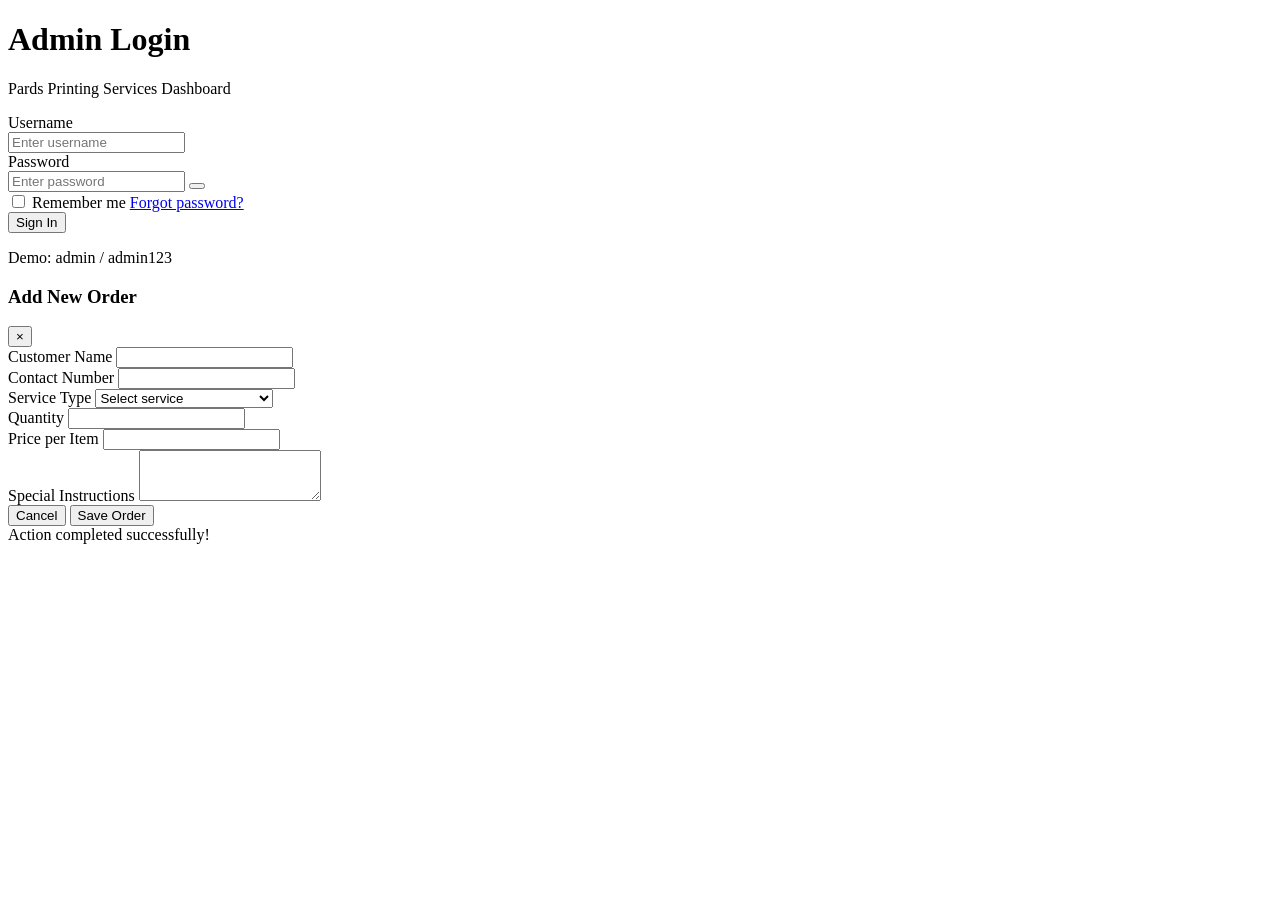
==== admin.html @ b7088ede "Create admin.html" ====
<!DOCTYPE html>
<html lang="en">
<head>
    <meta charset="UTF-8">
    <meta name="viewport" content="width=device-width, initial-scale=1.0">
    <title>Admin Dashboard | Pards Printing Services</title>
    <link rel="stylesheet" href="admin-styles.css">
    <link href="[fonts.googleapis.com](https://fonts.googleapis.com/css2?family=Poppins:wght@300;400;500;600;700&display=swap)" rel="stylesheet">
    <link rel="stylesheet" href="[cdnjs.cloudflare.com](https://cdnjs.cloudflare.com/ajax/libs/font-awesome/6.4.0/css/all.min.css)">
</head>
<body>
    <!-- Login Screen -->
    <div class="login-screen" id="loginScreen">
        <div class="login-container">
            <div class="login-header">
                <div class="login-logo">
                    <i class="fas fa-print"></i>
                </div>
                <h1>Admin Login</h1>
                <p>Pards Printing Services Dashboard</p>
            </div>
            <form class="login-form" id="loginForm">
                <div class="form-group">
                    <label for="username">Username</label>
                    <div class="input-wrapper">
                        <i class="fas fa-user"></i>
                        <input type="text" id="username" placeholder="Enter username" required>
                    </div>
                </div>
                <div class="form-group">
                    <label for="password">Password</label>
                    <div class="input-wrapper">
                        <i class="fas fa-lock"></i>
                        <input type="password" id="password" placeholder="Enter password" required>
                        <button type="button" class="toggle-password" id="togglePassword">
                            <i class="fas fa-eye"></i>
                        </button>
                    </div>
                </div>
                <div class="form-options">
                    <label class="remember-me">
                        <input type="checkbox" id="rememberMe">
                        <span>Remember me</span>
                    </label>
                    <a href="#" class="forgot-password">Forgot password?</a>
                </div>
                <button type="submit" class="btn-login">
                    <span>Sign In</span>
                    <i class="fas fa-arrow-right"></i>
                </button>
                <p class="login-hint">Demo: admin / admin123</p>
            </form>
        </div>
    </div>

    <!-- Main Dashboard -->
    <div class="dashboard" id="dashboard" style="display: none;">
        <!-- Sidebar -->
        <aside class="sidebar" id="sidebar">
            <div class="sidebar-header">
                <div class="logo">
                    <i class="fas fa-print"></i>
                    <span>PARDS</span>
                </div>
                <button class="sidebar-toggle" id="sidebarToggle">
                    <i class="fas fa-bars"></i>
                </button>
            </div>
            <nav class="sidebar-nav">
                <ul>
                    <li class="nav-item active" data-page="dashboard">
                        <a href="#">
                            <i class="fas fa-th-large"></i>
                            <span>Dashboard</span>
                        </a>
                    </li>
                    <li class="nav-item" data-page="orders">
                        <a href="#">
                            <i class="fas fa-shopping-cart"></i>
                            <span>Orders</span>
                            <span class="badge">12</span>
                        </a>
                    </li>
                    <li class="nav-item" data-page="products">
                        <a href="#">
                            <i class="fas fa-box"></i>
                            <span>Products</span>
                        </a>
                    </li>
                    <li class="nav-item" data-page="customers">
                        <a href="#">
                            <i class="fas fa-users"></i>
                            <span>Customers</span>
                        </a>
                    </li>
                    <li class="nav-item" data-page="services">
                        <a href="#">
                            <i class="fas fa-cogs"></i>
                            <span>Services</span>
                        </a>
                    </li>
                    <li class="nav-item" data-page="repairs">
                        <a href="#">
                            <i class="fas fa-tools"></i>
                            <span>Repairs</span>
                        </a>
                    </li>
                    <li class="nav-item" data-page="reports">
                        <a href="#">
                            <i class="fas fa-chart-bar"></i>
                            <span>Reports</span>
                        </a>
                    </li>
                    <li class="nav-item" data-page="messages">
                        <a href="#">
                            <i class="fas fa-envelope"></i>
                            <span>Messages</span>
                            <span class="badge">5</span>
                        </a>
                    </li>
                    <li class="nav-item" data-page="settings">
                        <a href="#">
                            <i class="fas fa-sliders-h"></i>
                            <span>Settings</span>
                        </a>
                    </li>
                </ul>
            </nav>
            <div class="sidebar-footer">
                <a href="index.html" class="view-site">
                    <i class="fas fa-external-link-alt"></i>
                    <span>View Website</span>
                </a>
            </div>
        </aside>

        <!-- Main Content -->
        <main class="main-content">
            <!-- Top Bar -->
            <header class="topbar">
                <div class="topbar-left">
                    <button class="mobile-toggle" id="mobileToggle">
                        <i class="fas fa-bars"></i>
                    </button>
                    <div class="search-box">
                        <i class="fas fa-search"></i>
                        <input type="text" placeholder="Search...">
                    </div>
                </div>
                <div class="topbar-right">
                    <div class="notifications">
                        <button class="notification-btn">
                            <i class="fas fa-bell"></i>
                            <span class="notification-badge">3</span>
                        </button>
                        <div class="notification-dropdown">
                            <div class="dropdown-header">
                                <h4>Notifications</h4>
                                <a href="#">Mark all as read</a>
                            </div>
                            <div class="notification-list">
                                <div class="notification-item unread">
                                    <div class="notification-icon order">
                                        <i class="fas fa-shopping-cart"></i>
                                    </div>
                                    <div class="notification-content">
                                        <p>New order #1234 received</p>
                                        <span>2 minutes ago</span>
                                    </div>
                                </div>
                                <div class="notification-item unread">
                                    <div class="notification-icon message">
                                        <i class="fas fa-envelope"></i>
                                    </div>
                                    <div class="notification-content">
                                        <p>New message from Juan Dela Cruz</p>
                                        <span>15 minutes ago</span>
                                    </div>
                                </div>
                                <div class="notification-item">
                                    <div class="notification-icon repair">
                                        <i class="fas fa-tools"></i>
                                    </div>
                                    <div class="notification-content">
                                        <p>Repair job completed</p>
                                        <span>1 hour ago</span>
                                    </div>
                                </div>
                            </div>
                            <div class="dropdown-footer">
                                <a href="#">View all notifications</a>
                            </div>
                        </div>
                    </div>
                    <div class="user-menu">
                        <button class="user-btn">
                            <img src="[images.unsplash.com](https://images.unsplash.com/photo-1472099645785-5658abf4ff4e?w=100)" alt="Admin">
                            <span>Admin</span>
                            <i class="fas fa-chevron-down"></i>
                        </button>
                        <div class="user-dropdown">
                            <a href="#"><i class="fas fa-user"></i> Profile</a>
                            <a href="#"><i class="fas fa-cog"></i> Settings</a>
                            <hr>
                            <a href="#" id="logoutBtn"><i class="fas fa-sign-out-alt"></i> Logout</a>
                        </div>
                    </div>
                </div>
            </header>

            <!-- Dashboard Content -->
            <div class="content-wrapper">
                <!-- Dashboard Page -->
                <div class="page active" id="dashboardPage">
                    <div class="page-header">
                        <h1>Dashboard</h1>
                        <p>Welcome back, Admin! Here's what's happening today.</p>
                    </div>

                    <!-- Stats Cards -->
                    <div class="stats-grid">
                        <div class="stat-card">
                            <div class="stat-icon orders">
                                <i class="fas fa-shopping-cart"></i>
                            </div>
                            <div class="stat-info">
                                <h3>156</h3>
                                <p>Total Orders</p>
                            </div>
                            <div class="stat-trend up">
                                <i class="fas fa-arrow-up"></i>
                                <span>12%</span>
                            </div>
                        </div>
                        <div class="stat-card">
                            <div class="stat-icon revenue">
                                <i class="fas fa-peso-sign"></i>
                            </div>
                            <div class="stat-info">
                                <h3>₱285,450</h3>
                                <p>Total Revenue</p>
                            </div>
                            <div class="stat-trend up">
                                <i class="fas fa-arrow-up"></i>
                                <span>8%</span>
                            </div>
                        </div>
                        <div class="stat-card">
                            <div class="stat-icon customers">
                                <i class="fas fa-users"></i>
                            </div>
                            <div class="stat-info">
                                <h3>532</h3>
                                <p>Total Customers</p>
                            </div>
                            <div class="stat-trend up">
                                <i class="fas fa-arrow-up"></i>
                                <span>5%</span>
                            </div>
                        </div>
                        <div class="stat-card">
                            <div class="stat-icon repairs">
                                <i class="fas fa-tools"></i>
                            </div>
                            <div class="stat-info">
                                <h3>28</h3>
                                <p>Pending Repairs</p>
                            </div>
                            <div class="stat-trend down">
                                <i class="fas fa-arrow-down"></i>
                                <span>3%</span>
                            </div>
                        </div>
                    </div>

                    <!-- Charts Section -->
                    <div class="charts-grid">
                        <div class="chart-card">
                            <div class="chart-header">
                                <h3>Sales Overview</h3>
                                <select class="chart-filter">
                                    <option>This Week</option>
                                    <option>This Month</option>
                                    <option>This Year</option>
                                </select>
                            </div>
                            <div class="chart-body">
                                <canvas id="salesChart"></canvas>
                            </div>
                        </div>
                        <div class="chart-card">
                            <div class="chart-header">
                                <h3>Orders by Service</h3>
                            </div>
                            <div class="chart-body">
                                <canvas id="servicesChart"></canvas>
                            </div>
                        </div>
                    </div>

                    <!-- Recent Orders & Messages -->
                    <div class="dashboard-grid">
                        <div class="dashboard-card">
                            <div class="card-header">
                                <h3>Recent Orders</h3>
                                <a href="#" class="view-all">View All</a>
                            </div>
                            <div class="table-responsive">
                                <table class="data-table">
                                    <thead>
                                        <tr>
                                            <th>Order ID</th>
                                            <th>Customer</th>
                                            <th>Service</th>
                                            <th>Amount</th>
                                            <th>Status</th>
                                        </tr>
                                    </thead>
                                    <tbody>
                                        <tr>
                                            <td>#ORD-1234</td>
                                            <td>Juan Dela Cruz</td>
                                            <td>Jersey Printing</td>
                                            <td>₱4,500</td>
                                            <td><span class="status pending">Pending</span></td>
                                        </tr>
                                        <tr>
                                            <td>#ORD-1233</td>
                                            <td>Maria Santos</td>
                                            <td>Tarpaulin</td>
                                            <td>₱1,200</td>
                                            <td><span class="status processing">Processing</span></td>
                                        </tr>
                                        <tr>
                                            <td>#ORD-1232</td>
                                            <td>Pedro Reyes</td>
                                            <td>Polo Shirts</td>
                                            <td>₱7,000</td>
                                            <td><span class="status completed">Completed</span></td>
                                        </tr>
                                        <tr>
                                            <td>#ORD-1231</td>
                                            <td>Ana Garcia</td>
                                            <td>Stickers</td>
                                            <td>₱500</td>
                                            <td><span class="status completed">Completed</span></td>
                                        </tr>
                                        <tr>
                                            <td>#ORD-1230</td>
                                            <td>Jose Cruz</td>
                                            <td>P.E. Uniforms</td>
                                            <td>₱15,000</td>
                                            <td><span class="status processing">Processing</span></td>
                                        </tr>
                                    </tbody>
                                </table>
                            </div>
                        </div>
                        <div class="dashboard-card">
                            <div class="card-header">
                                <h3>Recent Messages</h3>
                                <a href="#" class="view-all">View All</a>
                            </div>
                            <div class="message-list">
                                <div class="message-item">
                                    <img src="[images.unsplash.com](https://images.unsplash.com/photo-1507003211169-0a1dd7228f2d?w=100)" alt="User">
                                    <div class="message-content">
                                        <div class="message-header">
                                            <h4>Juan Dela Cruz</h4>
                                            <span>10 min ago</span>
                                        </div>
                                        <p>Hi, I would like to inquire about bulk jersey printing...</p>
                                    </div>
                                </div>
                                <div class="message-item">
                                    <img src="[images.unsplash.com](https://images.unsplash.com/photo-1494790108377-be9c29b29330?w=100)" alt="User">
                                    <div class="message-content">
                                        <div class="message-header">
                                            <h4>Maria Santos</h4>
                                            <span>30 min ago</span>
                                        </div>
                                        <p>When will my tarpaulin order be ready?</p>
                                    </div>
                                </div>
                                <div class="message-item">
                                    <img src="[images.unsplash.com](https://images.unsplash.com/photo-1472099645785-5658abf4ff4e?w=100)" alt="User">
                                    <div class="message-content">
                                        <div class="message-header">
                                            <h4>Pedro Reyes</h4>
                                            <span>1 hour ago</span>
                                        </div>
                                        <p>Thank you for the excellent service! The uniforms look amazing.</p>
                                    </div>
                                </div>
                                <div class="message-item">
                                    <img src="[images.unsplash.com](https://images.unsplash.com/photo-1438761681033-6461ffad8d80?w=100)" alt="User">
                                    <div class="message-content">
                                        <div class="message-header">
                                            <h4>Ana Garcia</h4>
                                            <span>2 hours ago</span>
                                        </div>
                                        <p>Can I get a quote for 50 polo shirts?</p>
                                    </div>
                                </div>
                            </div>
                        </div>
                    </div>
                </div>

                <!-- Orders Page -->
                <div class="page" id="ordersPage">
                    <div class="page-header">
                        <div>
                            <h1>Orders</h1>
                            <p>Manage all customer orders</p>
                        </div>
                        <button class="btn-primary" id="addOrderBtn">
                            <i class="fas fa-plus"></i>
                            <span>New Order</span>
                        </button>
                    </div>

                    <div class="filter-bar">
                        <div class="filter-group">
                            <select>
                                <option>All Status</option>
                                <option>Pending</option>
                                <option>Processing</option>
                                <option>Completed</option>
                                <option>Cancelled</option>
                            </select>
                            <select>
                                <option>All Services</option>
                                <option>Sublimation</option>
                                <option>Signage</option>
                                <option>Printing</option>
                            </select>
                            <input type="date" placeholder="Date">
                        </div>
                        <div class="search-filter">
                            <i class="fas fa-search"></i>
                            <input type="text" placeholder="Search orders...">
                        </div>
                    </div>

                    <div class="dashboard-card">
                        <div class="table-responsive">
                            <table class="data-table full-table">
                                <thead>
                                    <tr>
                                        <th><input type="checkbox" id="selectAll"></th>
                                        <th>Order ID</th>
                                        <th>Customer</th>
                                        <th>Service</th>
                                        <th>Items</th>
                                        <th>Amount</th>
                                        <th>Date</th>
                                        <th>Status</th>
                                        <th>Actions</th>
                                    </tr>
                                </thead>
                                <tbody>
                                    <tr>
                                        <td><input type="checkbox"></td>
                                        <td>#ORD-1234</td>
                                        <td>
                                            <div class="customer-info">
                                                <img src="[images.unsplash.com](https://images.unsplash.com/photo-1507003211169-0a1dd7228f2d?w=50)" alt="">
                                                <span>Juan Dela Cruz</span>
                                            </div>
                                        </td>
                                        <td>Jersey Printing</td>
                                        <td>10 pcs</td>
                                        <td>₱4,500</td>
                                        <td>Jun 15, 2024</td>
                                        <td><span class="status pending">Pending</span></td>
                                        <td>
                                            <div class="action-btns">
                                                <button class="action-btn view"><i class="fas fa-eye"></i></button>
                                                <button class="action-btn edit"><i class="fas fa-edit"></i></button>
                                                <button class="action-btn delete"><i class="fas fa-trash"></i></button>
                                            </div>
                                        </td>
                                    </tr>
                                    <tr>
                                        <td><input type="checkbox"></td>
                                        <td>#ORD-1233</td>
                                        <td>
                                            <div class="customer-info">
                                                <img src="[images.unsplash.com](https://images.unsplash.com/photo-1494790108377-be9c29b29330?w=50)" alt="">
                                                <span>Maria Santos</span>
                                            </div>
                                        </td>
                                        <td>Tarpaulin</td>
                                        <td>2 pcs</td>
                                        <td>₱1,200</td>
                                        <td>Jun 15, 2024</td>
                                        <td><span class="status processing">Processing</span></td>
                                        <td>
                                            <div class="action-btns">
                                                <button class="action-btn view"><i class="fas fa-eye"></i></button>
                                                <button class="action-btn edit"><i class="fas fa-edit"></i></button>
                                                <button class="action-btn delete"><i class="fas fa-trash"></i></button>
                                            </div>
                                        </td>
                                    </tr>
                                    <tr>
                                        <td><input type="checkbox"></td>
                                        <td>#ORD-1232</td>
                                        <td>
                                            <div class="customer-info">
                                                <img src="[images.unsplash.com](https://images.unsplash.com/photo-1472099645785-5658abf4ff4e?w=50)" alt="">
                                                <span>Pedro Reyes</span>
                                            </div>
                                        </td>
                                        <td>Polo Shirts</td>
                                        <td>20 pcs</td>
                                        <td>₱7,000</td>
                                        <td>Jun 14, 2024</td>
                                        <td><span class="status completed">Completed</span></td>
                                        <td>
                                            <div class="action-btns">
                                                <button class="action-btn view"><i class="fas fa-eye"></i></button>
                                                <button class="action-btn edit"><i class="fas fa-edit"></i></button>
                                                <button class="action-btn delete"><i class="fas fa-trash"></i></button>
                                            </div>
                                        </td>
                                    </tr>
                                    <tr>
                                        <td><input type="checkbox"></td>
                                        <td>#ORD-1231</td>
                                        <td>
                                            <div class="customer-info">
                                                <img src="[images.unsplash.com](https://images.unsplash.com/photo-1438761681033-6461ffad8d80?w=50)" alt="">
                                                <span>Ana Garcia</span>
                                            </div>
                                        </td>
                                        <td>Stickers</td>
                                        <td>100 pcs</td>
                                        <td>₱500</td>
                                        <td>Jun 14, 2024</td>
                                        <td><span class="status completed">Completed</span></td>
                                        <td>
                                            <div class="action-btns">
                                                <button class="action-btn view"><i class="fas fa-eye"></i></button>
                                                <button class="action-btn edit"><i class="fas fa-edit"></i></button>
                                                <button class="action-btn delete"><i class="fas fa-trash"></i></button>
                                            </div>
                                        </td>
                                    </tr>
                                    <tr>
                                        <td><input type="checkbox"></td>
                                        <td>#ORD-1230</td>
                                        <td>
                                            <div class="customer-info">
                                                <img src="[images.unsplash.com](https://images.unsplash.com/photo-1500648767791-00dcc994a43e?w=50)" alt="">
                                                <span>Jose Cruz</span>
                                            </div>
                                        </td>
                                        <td>P.E. Uniforms</td>
                                        <td>50 sets</td>
                                        <td>₱15,000</td>
                                        <td>Jun 13, 2024</td>
                                        <td><span class="status processing">Processing</span></td>
                                        <td>
                                            <div class="action-btns">
                                                <button class="action-btn view"><i class="fas fa-eye"></i></button>
                                                <button class="action-btn edit"><i class="fas fa-edit"></i></button>
                                                <button class="action-btn delete"><i class="fas fa-trash"></i></button>
                                            </div>
                                        </td>
                                    </tr>
                                </tbody>
                            </table>
                        </div>
                        <div class="table-footer">
                            <p>Showing 1 to 5 of 156 entries</p>
                            <div class="pagination">
                                <button class="page-btn"><i class="fas fa-chevron-left"></i></button>
                                <button class="page-btn active">1</button>
                                <button class="page-btn">2</button>
                                <button class="page-btn">3</button>
                                <button class="page-btn">...</button>
                                <button class="page-btn">32</button>
                                <button class="page-btn"><i class="fas fa-chevron-right"></i></button>
                            </div>
                        </div>
                    </div>
                </div>

                <!-- Products Page -->
                <div class="page" id="productsPage">
                    <div class="page-header">
                        <div>
                            <h1>Products</h1>
                            <p>Manage your product catalog</p>
                        </div>
                        <button class="btn-primary" id="addProductBtn">
                            <i class="fas fa-plus"></i>
                            <span>Add Product</span>
                        </button>
                    </div>

                    <div class="products-admin-grid">
                        <div class="product-admin-card">
                            <div class="product-admin-image">
                                <img src="[images.unsplash.com](https://images.unsplash.com/photo-1521572163474-6864f9cf17ab?w=300)" alt="Polo Shirt">
                                <div class="product-badge">Popular</div>
                            </div>
                            <div class="product-admin-info">
                                <h4>Custom Polo Shirts</h4>
                                <p class="product-category">Apparel</p>
                                <div class="product-price-row">
                                    <span class="price">₱350</span>
                                    <span class="stock in-stock">In Stock</span>
                                </div>
                                <div class="product-actions">
                                    <button class="edit-btn"><i class="fas fa-edit"></i> Edit</button>
                                    <button class="delete-btn"><i class="fas fa-trash"></i></button>
                                </div>
                            </div>
                        </div>
                        <div class="product-admin-card">
                            <div class="product-admin-image">
                                <img src="[images.unsplash.com](https://images.unsplash.com/photo-1576566588028-4147f3842f27?w=300)" alt="T-Shirt">
                            </div>
                            <div class="product-admin-info">
                                <h4>Custom T-Shirts</h4>
                                <p class="product-category">Apparel</p>
                                <div class="product-price-row">
                                    <span class="price">₱280</span>
                                    <span class="stock in-stock">In Stock</span>
                                </div>
                                <div class="product-actions">
                                    <button class="edit-btn"><i class="fas fa-edit"></i> Edit</button>
                                    <button class="delete-btn"><i class="fas fa-trash"></i></button>
                                </div>
                            </div>
                        </div>
                        <div class="product-admin-card">
                            <div class="product-admin-image">
                                <img src="[images.unsplash.com](https://images.unsplash.com/photo-1580087256394-dc596e1c8f4f?w=300)" alt="Jersey">
                            </div>
                            <div class="product-admin-info">
                                <h4>Sports Jersey</h4>
                                <p class="product-category">Apparel</p>
                                <div class="product-price-row">
                                    <span class="price">₱450</span>
                                    <span class="stock in-stock">In Stock</span>
                                </div>
                                <div class="product-actions">
                                    <button class="edit-btn"><i class="fas fa-edit"></i> Edit</button>
                                    <button class="delete-btn"><i class="fas fa-trash"></i></button>
                                </div>
                            </div>
                        </div>
                        <div class="product-admin-card">
                            <div class="product-admin-image">
                                <img src="[images.unsplash.com](https://images.unsplash.com/photo-1558618666-fcd25c85cd64?w=300)" alt="Tarpaulin">
                            </div>
                            <div class="product-admin-info">
                                <h4>Tarpaulin Banners</h4>
                                <p class="product-category">Signage</p>
                                <div class="product-price-row">
                                    <span class="price">₱25/sqft</span>
                                    <span class="stock in-stock">In Stock</span>
                                </div>
                                <div class="product-actions">
                                    <button class="edit-btn"><i class="fas fa-edit"></i> Edit</button>
                                    <button class="delete-btn"><i class="fas fa-trash"></i></button>
                                </div>
                            </div>
                        </div>
                        <div class="product-admin-card">
                            <div class="product-admin-image">
                                <img src="[images.unsplash.com](https://images.unsplash.com/photo-1586075010923-2dd4570fb338?w=300)" alt="Stickers">
                            </div>
                            <div class="product-admin-info">
                                <h4>Custom Stickers</h4>
                                <p class="product-category">Prints</p>
                                <div class="product-price-row">
                                    <span class="price">₱5/pc</span>
                                    <span class="stock low-stock">Low Stock</span>
                                </div>
                                <div class="product-actions">
                                    <button class="edit-btn"><i class="fas fa-edit"></i> Edit</button>
                                    <button class="delete-btn"><i class="fas fa-trash"></i></button>
                                </div>
                            </div>
                        </div>
                        <div class="product-admin-card add-new">
                            <div class="add-product-content">
                                <i class="fas fa-plus-circle"></i>
                                <p>Add New Product</p>
                            </div>
                        </div>
                    </div>
                </div>

                <!-- Messages Page -->
                <div class="page" id="messagesPage">
                    <div class="page-header">
                        <div>
                            <h1>Messages</h1>
                            <p>Customer inquiries and messages</p>
                        </div>
                    </div>

                    <div class="messages-container">
                        <div class="messages-sidebar">
                            <div class="messages-search">
                                <i class="fas fa-search"></i>
                                <input type="text" placeholder="Search messages...">
                            </div>
                            <div class="messages-list">
                                <div class="message-preview active">
                                    <img src="[images.unsplash.com](https://images.unsplash.com/photo-1507003211169-0a1dd7228f2d?w=50)" alt="">
                                    <div class="preview-content">
                                        <div class="preview-header">
                                            <h4>Juan Dela Cruz</h4>
                                            <span>10 min</span>
                                        </div>
                                        <p>Hi, I would like to inquire about...</p>
                                    </div>
                                    <span class="unread-badge">2</span>
                                </div>
                                <div class="message-preview">
                                    <img src="[images.unsplash.com](https://images.unsplash.com/photo-1494790108377-be9c29b29330?w=50)" alt="">
                                    <div class="preview-content">
                                        <div class="preview-header">
                                            <h4>Maria Santos</h4>
                                            <span>30 min</span>
                                        </div>
                                        <p>When will my tarpaulin order...</p>
                                    </div>
                                </div>
                                <div class="message-preview">
                                    <img src="[images.unsplash.com](https://images.unsplash.com/photo-1472099645785-5658abf4ff4e?w=50)" alt="">
                                    <div class="preview-content">
                                        <div class="preview-header">
                                            <h4>Pedro Reyes</h4>
                                            <span>1 hr</span>
                                        </div>
                                        <p>Thank you for the excellent...</p>
                                    </div>
                                </div>
                                <div class="message-preview">
                                    <img src="[images.unsplash.com](https://images.unsplash.com/photo-1438761681033-6461ffad8d80?w=50)" alt="">
                                    <div class="preview-content">
                                        <div class="preview-header">
                                            <h4>Ana Garcia</h4>
                                            <span>2 hr</span>
                                        </div>
                                        <p>Can I get a quote for 50 polo...</p>
                                    </div>
                                </div>
                            </div>
                        </div>
                        <div class="messages-main">
                            <div class="message-header">
                                <div class="message-user">
                                    <img src="[images.unsplash.com](https://images.unsplash.com/photo-1507003211169-0a1dd7228f2d?w=50)" alt="">
                                    <div>
                                        <h4>Juan Dela Cruz</h4>
                                        <span>juandelacruz@email.com</span>
                                    </div>
                                </div>
                                <div class="message-actions">
                                    <button><i class="fas fa-phone"></i></button>
                                    <button><i class="fas fa-video"></i></button>
                                    <button><i class="fas fa-ellipsis-v"></i></button>
                                </div>
                            </div>
                            <div class="message-body">
                                <div class="message-date">Today</div>
                                <div class="message received">
                                    <p>Hi, I would like to inquire about bulk jersey printing for our basketball team. We need about 15 jerseys with custom designs.</p>
                                    <span class="time">10:30 AM</span>
                                </div>
                                <div class="message received">
                                    <p>Can you provide a quote and estimated delivery time?</p>
                                    <span class="time">10:31 AM</span>
                                </div>
                                <div class="message sent">
                                    <p>Hello Juan! Thank you for reaching out to Pards Printing Services. We'd be happy to help with your basketball jerseys.</p>
                                    <span class="time">10:45 AM</span>
                                </div>
                                <div class="message sent">
                                    <p>For 15 jerseys with full sublimation printing, our rate is ₱450 per jersey. This includes custom design, printing, and quality materials.</p>
                                    <span class="time">10:46 AM</span>
                                </div>
                            </div>
                            <div class="message-input">
                                <button class="attach-btn"><i class="fas fa-paperclip"></i></button>
                                <input type="text" placeholder="Type your message...">
                                <button class="emoji-btn"><i class="fas fa-smile"></i></button>
                                <button class="send-btn"><i class="fas fa-paper-plane"></i></button>
                            </div>
                        </div>
                    </div>
                </div>

                <!-- Settings Page -->
                <div class="page" id="settingsPage">
                    <div class="page-header">
                        <div>
                            <h1>Settings</h1>
                            <p>Manage your account and preferences</p>
                        </div>
                    </div>

                    <div class="settings-container">
                        <div class="settings-tabs">
                            <button class="settings-tab active" data-tab="profile">
                                <i class="fas fa-user"></i>
                                <span>Profile</span>
                            </button>
                            <button class="settings-tab" data-tab="business">
                                <i class="fas fa-building"></i>
                                <span>Business Info</span>
                            </button>
                            <button class="settings-tab" data-tab="notifications">
                                <i class="fas fa-bell"></i>
                                <span>Notifications</span>
                            </button>
                            <button class="settings-tab" data-tab="security">
                                <i class="fas fa-shield-alt"></i>
                                <span>Security</span>
                            </button>
                        </div>
                        <div class="settings-content">
                            <div class="settings-panel active" id="profilePanel">
                                <h3>Profile Settings</h3>
                                <form class="settings-form">
                                    <div class="avatar-upload">
                                        <img src="[images.unsplash.com](https://images.unsplash.com/photo-1472099645785-5658abf4ff4e?w=150)" alt="Profile">
                                        <button type="button" class="change-avatar">
                                            <i class="fas fa-camera"></i>
                                        </button>
                                    </div>
                                    <div class="form-row">
                                        <div class="form-group">
                                            <label>First Name</label>
                                            <input type="text" value="Admin">
                                        </div>
                                        <div class="form-group">
                                            <label>Last Name</label>
                                            <input type="text" value="User">
                                        </div>
                                    </div>
                                    <div class="form-group">
                                        <label>Email Address</label>
                                        <input type="email" value="admin@pardsprint.com">
                                    </div>
                                    <div class="form-group">
                                        <label>Phone Number</label>
                                        <input type="tel" value="+63 912 345 6789">
                                    </div>
                                    <div class="form-group">
                                        <label>Role</label>
                                        <input type="text" value="Administrator" disabled>
                                    </div>
                                    <button type="submit" class="btn-primary">Save Changes</button>
                                </form>
                            </div>
                            <div class="settings-panel" id="businessPanel">
                                <h3>Business Information</h3>
                                <form class="settings-form">
                                    <div class="form-group">
                                        <label>Business Name</label>
                                        <input type="text" value="Pards Printing Services">
                                    </div>
                                    <div class="form-group">
                                        <label>Business Address</label>
                                        <textarea>123 Print Street, Business District, City, Province 1234</textarea>
                                    </div>
                                    <div class="form-row">
                                        <div class="form-group">
                                            <label>Business Phone</label>
                                            <input type="tel" value="+63 (02) 1234-5678">
                                        </div>
                                        <div class="form-group">
                                            <label>Business Email</label>
                                            <input type="email" value="info@pardsprint.com">
                                        </div>
                                    </div>
                                    <div class="form-group">
                                        <label>Business Hours</label>
                                        <input type="text" value="Mon - Sat: 8:00 AM - 6:00 PM">
                                    </div>
                                    <button type="submit" class="btn-primary">Save Changes</button>
                                </form>
                            </div>
                            <div class="settings-panel" id="notificationsPanel">
                                <h3>Notification Preferences</h3>
                                <div class="notification-settings">
                                    <div class="notification-option">
                                        <div class="option-info">
                                            <h4>Email Notifications</h4>
                                            <p>Receive email alerts for new orders</p>
                                        </div>
                                        <label class="toggle-switch">
                                            <input type="checkbox" checked>
                                            <span class="slider"></span>
                                        </label>
                                    </div>
                                    <div class="notification-option">
                                        <div class="option-info">
                                            <h4>SMS Notifications</h4>
                                            <p>Receive SMS alerts for urgent orders</p>
                                        </div>
                                        <label class="toggle-switch">
                                            <input type="checkbox">
                                            <span class="slider"></span>
                                        </label>
                                    </div>
                                    <div class="notification-option">
                                        <div class="option-info">
                                            <h4>New Message Alerts</h4>
                                            <p>Get notified when customers send messages</p>
                                        </div>
                                        <label class="toggle-switch">
                                            <input type="checkbox" checked>
                                            <span class="slider"></span>
                                        </label>
                                    </div>
                                    <div class="notification-option">
                                        <div class="option-info">
                                            <h4>Order Status Updates</h4>
                                            <p>Get notified when order status changes</p>
                                        </div>
                                        <label class="toggle-switch">
                                            <input type="checkbox" checked>
                                            <span class="slider"></span>
                                        </label>
                                    </div>
                                </div>
                            </div>
                            <div class="settings-panel" id="securityPanel">
                                <h3>Security Settings</h3>
                                <form class="settings-form">
                                    <div class="form-group">
                                        <label>Current Password</label>
                                        <input type="password" placeholder="Enter current password">
                                    </div>
                                    <div class="form-group">
                                        <label>New Password</label>
                                        <input type="password" placeholder="Enter new password">
                                    </div>
                                    <div class="form-group">
                                        <label>Confirm New Password</label>
                                        <input type="password" placeholder="Confirm new password">
                                    </div>
                                    <button type="submit" class="btn-primary">Update Password</button>
                                </form>
                                <hr>
                                <div class="security-options">
                                    <h4>Two-Factor Authentication</h4>
                                    <p>Add an extra layer of security to your account</p>
                                    <button class="btn-secondary">Enable 2FA</button>
                                </div>
                            </div>
                        </div>
                    </div>
                </div>

                <!-- Placeholder Pages -->
                <div class="page" id="customersPage">
                    <div class="page-header">
                        <h1>Customers</h1>
                        <p>Manage your customer database</p>
                    </div>
                    <div class="placeholder-content">
                        <i class="fas fa-users"></i>
                        <h3>Customer Management</h3>
                        <p>Customer list and management features coming soon.</p>
                    </div>
                </div>

                <div class="page" id="servicesPage">
                    <div class="page-header">
                        <h1>Services</h1>
                        <p>Manage your service offerings</p>
                    </div>
                    <div class="placeholder-content">
                        <i class="fas fa-cogs"></i>
                        <h3>Service Management</h3>
                        <p>Service configuration features coming soon.</p>
                    </div>
                </div>

                <div class="page" id="repairsPage">
                    <div class="page-header">
                        <h1>Printer Repairs</h1>
                        <p>Manage repair jobs and service requests</p>
                    </div>
                    <div class="placeholder-content">
                        <i class="fas fa-tools"></i>
                        <h3>Repair Management</h3>
                        <p>Repair tracking features coming soon.</p>
                    </div>
                </div>

                <div class="page" id="reportsPage">
                    <div class="page-header">
                        <h1>Reports</h1>
                        <p>View analytics and generate reports</p>
                    </div>
                    <div class="placeholder-content">
                        <i class="fas fa-chart-bar"></i>
                        <h3>Reports & Analytics</h3>
                        <p>Detailed reporting features coming soon.</p>
                    </div>
                </div>
            </div>
        </main>
    </div>

    <!-- Modal Template -->
    <div class="modal" id="orderModal">
        <div class="modal-content">
            <div class="modal-header">
                <h3>Add New Order</h3>
                <button class="close-btn">&times;</button>
            </div>
            <div class="modal-body">
                <form id="orderForm">
                    <div class="form-row">
                        <div class="form-group">
                            <label>Customer Name</label>
                            <input type="text" required>
                        </div>
                        <div class="form-group">
                            <label>Contact Number</label>
                            <input type="tel" required>
                        </div>
                    </div>
                    <div class="form-group">
                        <label>Service Type</label>
                        <select required>
                            <option value="">Select service</option>
                            <option>Sublimation - Polo Shirt</option>
                            <option>Sublimation - T-Shirt</option>
                            <option>Sublimation - Jersey</option>
                            <option>Sublimation - Long Sleeve</option>
                            <option>P.E. Uniform</option>
                            <option>Tarpaulin</option>
                            <option>Signage</option>
                            <option>Bond Paper Printing</option>
                            <option>Stickers</option>
                            <option>Printer Repair</option>
                        </select>
                    </div>
                    <div class="form-row">
                        <div class="form-group">
                            <label>Quantity</label>
                            <input type="number" min="1" required>
                        </div>
                        <div class="form-group">
                            <label>Price per Item</label>
                            <input type="number" step="0.01" required>
                        </div>
                    </div>
                    <div class="form-group">
                        <label>Special Instructions</label>
                        <textarea rows="3"></textarea>
                    </div>
                </form>
            </div>
            <div class="modal-footer">
                <button class="btn-secondary" id="cancelOrder">Cancel</button>
                <button class="btn-primary" id="saveOrder">Save Order</button>
            </div>
        </div>
    </div>

    <!-- Toast -->
    <div class="admin-toast" id="adminToast">
        <i class="fas fa-check-circle"></i>
        <span id="adminToastMessage">Action completed successfully!</span>
    </div>

    <script src="[cdn.jsdelivr.net](https://cdn.jsdelivr.net/npm/chart.js)"></script>
    <script src="admin-script.js"></script>
</body>
</html>
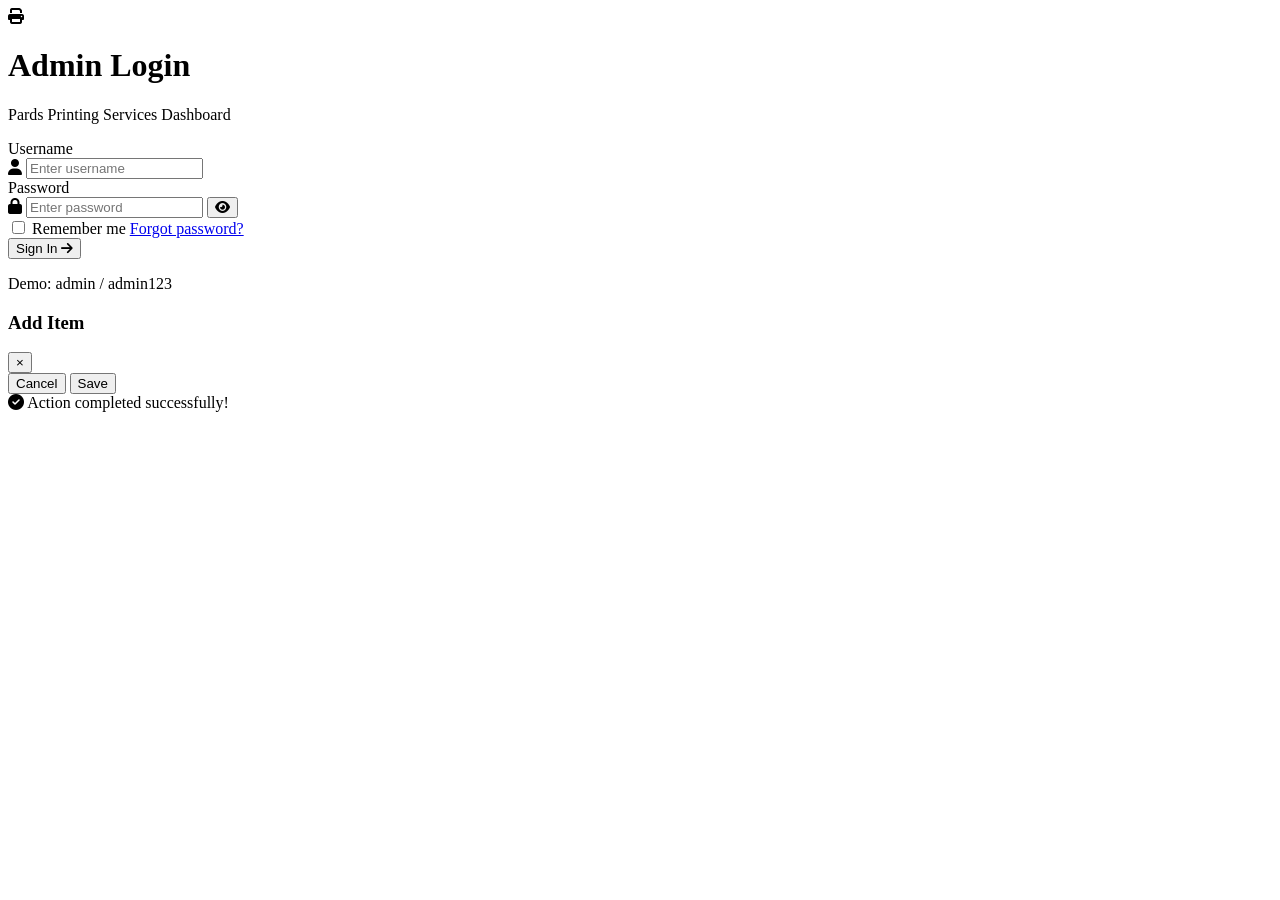
==== commit fb3cba53: "Update print statement from 'Hello' to 'Goodbye'" ====
--- a/admin.html
+++ b/admin.html
@@ -5,8 +5,8 @@
     <meta name="viewport" content="width=device-width, initial-scale=1.0">
     <title>Admin Dashboard | Pards Printing Services</title>
     <link rel="stylesheet" href="admin-styles.css">
-    <link href="[fonts.googleapis.com](https://fonts.googleapis.com/css2?family=Poppins:wght@300;400;500;600;700&display=swap)" rel="stylesheet">
-    <link rel="stylesheet" href="[cdnjs.cloudflare.com](https://cdnjs.cloudflare.com/ajax/libs/font-awesome/6.4.0/css/all.min.css)">
+    <link href="https://fonts.googleapis.com/css2?family=Poppins:wght@300;400;500;600;700&display=swap" rel="stylesheet">
+    <link rel="stylesheet" href="https://cdnjs.cloudflare.com/ajax/libs/font-awesome/6.4.0/css/all.min.css">
 </head>
 <body>
     <!-- Login Screen -->
@@ -87,35 +87,16 @@
                             <span>Products</span>
                         </a>
                     </li>
-                    <li class="nav-item" data-page="customers">
-                        <a href="#">
-                            <i class="fas fa-users"></i>
-                            <span>Customers</span>
-                        </a>
-                    </li>
                     <li class="nav-item" data-page="services">
                         <a href="#">
                             <i class="fas fa-cogs"></i>
                             <span>Services</span>
                         </a>
                     </li>
-                    <li class="nav-item" data-page="repairs">
-                        <a href="#">
-                            <i class="fas fa-tools"></i>
-                            <span>Repairs</span>
-                        </a>
-                    </li>
-                    <li class="nav-item" data-page="reports">
-                        <a href="#">
-                            <i class="fas fa-chart-bar"></i>
-                            <span>Reports</span>
-                        </a>
-                    </li>
-                    <li class="nav-item" data-page="messages">
-                        <a href="#">
-                            <i class="fas fa-envelope"></i>
-                            <span>Messages</span>
-                            <span class="badge">5</span>
+                    <li class="nav-item" data-page="gallery">
+                        <a href="#">
+                            <i class="fas fa-images"></i>
+                            <span>Gallery</span>
                         </a>
                     </li>
                     <li class="nav-item" data-page="settings">
@@ -127,7 +108,7 @@
                 </ul>
             </nav>
             <div class="sidebar-footer">
-                <a href="index.html" class="view-site">
+                <a href="index.html" class="view-site" target="_blank">
                     <i class="fas fa-external-link-alt"></i>
                     <span>View Website</span>
                 </a>
@@ -194,7 +175,7 @@
                     </div>
                     <div class="user-menu">
                         <button class="user-btn">
-                            <img src="[images.unsplash.com](https://images.unsplash.com/photo-1472099645785-5658abf4ff4e?w=100)" alt="Admin">
+                            <img src="https://images.unsplash.com/photo-1472099645785-5658abf4ff4e?w=100" alt="Admin">
                             <span>Admin</span>
                             <i class="fas fa-chevron-down"></i>
                         </button>
@@ -220,6 +201,33 @@
                     <!-- Stats Cards -->
                     <div class="stats-grid">
                         <div class="stat-card">
+                            <div class="stat-icon products">
+                                <i class="fas fa-box"></i>
+                            </div>
+                            <div class="stat-info">
+                                <h3 id="totalProducts">0</h3>
+                                <p>Total Products</p>
+                            </div>
+                        </div>
+                        <div class="stat-card">
+                            <div class="stat-icon services">
+                                <i class="fas fa-cogs"></i>
+                            </div>
+                            <div class="stat-info">
+                                <h3 id="totalServices">0</h3>
+                                <p>Total Services</p>
+                            </div>
+                        </div>
+                        <div class="stat-card">
+                            <div class="stat-icon gallery">
+                                <i class="fas fa-images"></i>
+                            </div>
+                            <div class="stat-info">
+                                <h3 id="totalGallery">0</h3>
+                                <p>Gallery Items</p>
+                            </div>
+                        </div>
+                        <div class="stat-card">
                             <div class="stat-icon orders">
                                 <i class="fas fa-shopping-cart"></i>
                             </div>
@@ -227,363 +235,31 @@
                                 <h3>156</h3>
                                 <p>Total Orders</p>
                             </div>
-                            <div class="stat-trend up">
-                                <i class="fas fa-arrow-up"></i>
-                                <span>12%</span>
-                            </div>
-                        </div>
-                        <div class="stat-card">
-                            <div class="stat-icon revenue">
-                                <i class="fas fa-peso-sign"></i>
-                            </div>
-                            <div class="stat-info">
-                                <h3>₱285,450</h3>
-                                <p>Total Revenue</p>
-                            </div>
-                            <div class="stat-trend up">
-                                <i class="fas fa-arrow-up"></i>
-                                <span>8%</span>
-                            </div>
-                        </div>
-                        <div class="stat-card">
-                            <div class="stat-icon customers">
-                                <i class="fas fa-users"></i>
-                            </div>
-                            <div class="stat-info">
-                                <h3>532</h3>
-                                <p>Total Customers</p>
-                            </div>
-                            <div class="stat-trend up">
-                                <i class="fas fa-arrow-up"></i>
-                                <span>5%</span>
-                            </div>
-                        </div>
-                        <div class="stat-card">
-                            <div class="stat-icon repairs">
-                                <i class="fas fa-tools"></i>
-                            </div>
-                            <div class="stat-info">
-                                <h3>28</h3>
-                                <p>Pending Repairs</p>
-                            </div>
-                            <div class="stat-trend down">
-                                <i class="fas fa-arrow-down"></i>
-                                <span>3%</span>
-                            </div>
-                        </div>
-                    </div>
-
-                    <!-- Charts Section -->
-                    <div class="charts-grid">
-                        <div class="chart-card">
-                            <div class="chart-header">
-                                <h3>Sales Overview</h3>
-                                <select class="chart-filter">
-                                    <option>This Week</option>
-                                    <option>This Month</option>
-                                    <option>This Year</option>
-                                </select>
-                            </div>
-                            <div class="chart-body">
-                                <canvas id="salesChart"></canvas>
-                            </div>
-                        </div>
-                        <div class="chart-card">
-                            <div class="chart-header">
-                                <h3>Orders by Service</h3>
-                            </div>
-                            <div class="chart-body">
-                                <canvas id="servicesChart"></canvas>
-                            </div>
-                        </div>
-                    </div>
-
-                    <!-- Recent Orders & Messages -->
-                    <div class="dashboard-grid">
-                        <div class="dashboard-card">
-                            <div class="card-header">
-                                <h3>Recent Orders</h3>
-                                <a href="#" class="view-all">View All</a>
-                            </div>
-                            <div class="table-responsive">
-                                <table class="data-table">
-                                    <thead>
-                                        <tr>
-                                            <th>Order ID</th>
-                                            <th>Customer</th>
-                                            <th>Service</th>
-                                            <th>Amount</th>
-                                            <th>Status</th>
-                                        </tr>
-                                    </thead>
-                                    <tbody>
-                                        <tr>
-                                            <td>#ORD-1234</td>
-                                            <td>Juan Dela Cruz</td>
-                                            <td>Jersey Printing</td>
-                                            <td>₱4,500</td>
-                                            <td><span class="status pending">Pending</span></td>
-                                        </tr>
-                                        <tr>
-                                            <td>#ORD-1233</td>
-                                            <td>Maria Santos</td>
-                                            <td>Tarpaulin</td>
-                                            <td>₱1,200</td>
-                                            <td><span class="status processing">Processing</span></td>
-                                        </tr>
-                                        <tr>
-                                            <td>#ORD-1232</td>
-                                            <td>Pedro Reyes</td>
-                                            <td>Polo Shirts</td>
-                                            <td>₱7,000</td>
-                                            <td><span class="status completed">Completed</span></td>
-                                        </tr>
-                                        <tr>
-                                            <td>#ORD-1231</td>
-                                            <td>Ana Garcia</td>
-                                            <td>Stickers</td>
-                                            <td>₱500</td>
-                                            <td><span class="status completed">Completed</span></td>
-                                        </tr>
-                                        <tr>
-                                            <td>#ORD-1230</td>
-                                            <td>Jose Cruz</td>
-                                            <td>P.E. Uniforms</td>
-                                            <td>₱15,000</td>
-                                            <td><span class="status processing">Processing</span></td>
-                                        </tr>
-                                    </tbody>
-                                </table>
-                            </div>
-                        </div>
-                        <div class="dashboard-card">
-                            <div class="card-header">
-                                <h3>Recent Messages</h3>
-                                <a href="#" class="view-all">View All</a>
-                            </div>
-                            <div class="message-list">
-                                <div class="message-item">
-                                    <img src="[images.unsplash.com](https://images.unsplash.com/photo-1507003211169-0a1dd7228f2d?w=100)" alt="User">
-                                    <div class="message-content">
-                                        <div class="message-header">
-                                            <h4>Juan Dela Cruz</h4>
-                                            <span>10 min ago</span>
-                                        </div>
-                                        <p>Hi, I would like to inquire about bulk jersey printing...</p>
-                                    </div>
-                                </div>
-                                <div class="message-item">
-                                    <img src="[images.unsplash.com](https://images.unsplash.com/photo-1494790108377-be9c29b29330?w=100)" alt="User">
-                                    <div class="message-content">
-                                        <div class="message-header">
-                                            <h4>Maria Santos</h4>
-                                            <span>30 min ago</span>
-                                        </div>
-                                        <p>When will my tarpaulin order be ready?</p>
-                                    </div>
-                                </div>
-                                <div class="message-item">
-                                    <img src="[images.unsplash.com](https://images.unsplash.com/photo-1472099645785-5658abf4ff4e?w=100)" alt="User">
-                                    <div class="message-content">
-                                        <div class="message-header">
-                                            <h4>Pedro Reyes</h4>
-                                            <span>1 hour ago</span>
-                                        </div>
-                                        <p>Thank you for the excellent service! The uniforms look amazing.</p>
-                                    </div>
-                                </div>
-                                <div class="message-item">
-                                    <img src="[images.unsplash.com](https://images.unsplash.com/photo-1438761681033-6461ffad8d80?w=100)" alt="User">
-                                    <div class="message-content">
-                                        <div class="message-header">
-                                            <h4>Ana Garcia</h4>
-                                            <span>2 hours ago</span>
-                                        </div>
-                                        <p>Can I get a quote for 50 polo shirts?</p>
-                                    </div>
-                                </div>
-                            </div>
-                        </div>
-                    </div>
-                </div>
-
-                <!-- Orders Page -->
-                <div class="page" id="ordersPage">
-                    <div class="page-header">
-                        <div>
-                            <h1>Orders</h1>
-                            <p>Manage all customer orders</p>
-                        </div>
-                        <button class="btn-primary" id="addOrderBtn">
-                            <i class="fas fa-plus"></i>
-                            <span>New Order</span>
-                        </button>
-                    </div>
-
-                    <div class="filter-bar">
-                        <div class="filter-group">
-                            <select>
-                                <option>All Status</option>
-                                <option>Pending</option>
-                                <option>Processing</option>
-                                <option>Completed</option>
-                                <option>Cancelled</option>
-                            </select>
-                            <select>
-                                <option>All Services</option>
-                                <option>Sublimation</option>
-                                <option>Signage</option>
-                                <option>Printing</option>
-                            </select>
-                            <input type="date" placeholder="Date">
-                        </div>
-                        <div class="search-filter">
-                            <i class="fas fa-search"></i>
-                            <input type="text" placeholder="Search orders...">
-                        </div>
-                    </div>
-
-                    <div class="dashboard-card">
-                        <div class="table-responsive">
-                            <table class="data-table full-table">
-                                <thead>
-                                    <tr>
-                                        <th><input type="checkbox" id="selectAll"></th>
-                                        <th>Order ID</th>
-                                        <th>Customer</th>
-                                        <th>Service</th>
-                                        <th>Items</th>
-                                        <th>Amount</th>
-                                        <th>Date</th>
-                                        <th>Status</th>
-                                        <th>Actions</th>
-                                    </tr>
-                                </thead>
-                                <tbody>
-                                    <tr>
-                                        <td><input type="checkbox"></td>
-                                        <td>#ORD-1234</td>
-                                        <td>
-                                            <div class="customer-info">
-                                                <img src="[images.unsplash.com](https://images.unsplash.com/photo-1507003211169-0a1dd7228f2d?w=50)" alt="">
-                                                <span>Juan Dela Cruz</span>
-                                            </div>
-                                        </td>
-                                        <td>Jersey Printing</td>
-                                        <td>10 pcs</td>
-                                        <td>₱4,500</td>
-                                        <td>Jun 15, 2024</td>
-                                        <td><span class="status pending">Pending</span></td>
-                                        <td>
-                                            <div class="action-btns">
-                                                <button class="action-btn view"><i class="fas fa-eye"></i></button>
-                                                <button class="action-btn edit"><i class="fas fa-edit"></i></button>
-                                                <button class="action-btn delete"><i class="fas fa-trash"></i></button>
-                                            </div>
-                                        </td>
-                                    </tr>
-                                    <tr>
-                                        <td><input type="checkbox"></td>
-                                        <td>#ORD-1233</td>
-                                        <td>
-                                            <div class="customer-info">
-                                                <img src="[images.unsplash.com](https://images.unsplash.com/photo-1494790108377-be9c29b29330?w=50)" alt="">
-                                                <span>Maria Santos</span>
-                                            </div>
-                                        </td>
-                                        <td>Tarpaulin</td>
-                                        <td>2 pcs</td>
-                                        <td>₱1,200</td>
-                                        <td>Jun 15, 2024</td>
-                                        <td><span class="status processing">Processing</span></td>
-                                        <td>
-                                            <div class="action-btns">
-                                                <button class="action-btn view"><i class="fas fa-eye"></i></button>
-                                                <button class="action-btn edit"><i class="fas fa-edit"></i></button>
-                                                <button class="action-btn delete"><i class="fas fa-trash"></i></button>
-                                            </div>
-                                        </td>
-                                    </tr>
-                                    <tr>
-                                        <td><input type="checkbox"></td>
-                                        <td>#ORD-1232</td>
-                                        <td>
-                                            <div class="customer-info">
-                                                <img src="[images.unsplash.com](https://images.unsplash.com/photo-1472099645785-5658abf4ff4e?w=50)" alt="">
-                                                <span>Pedro Reyes</span>
-                                            </div>
-                                        </td>
-                                        <td>Polo Shirts</td>
-                                        <td>20 pcs</td>
-                                        <td>₱7,000</td>
-                                        <td>Jun 14, 2024</td>
-                                        <td><span class="status completed">Completed</span></td>
-                                        <td>
-                                            <div class="action-btns">
-                                                <button class="action-btn view"><i class="fas fa-eye"></i></button>
-                                                <button class="action-btn edit"><i class="fas fa-edit"></i></button>
-                                                <button class="action-btn delete"><i class="fas fa-trash"></i></button>
-                                            </div>
-                                        </td>
-                                    </tr>
-                                    <tr>
-                                        <td><input type="checkbox"></td>
-                                        <td>#ORD-1231</td>
-                                        <td>
-                                            <div class="customer-info">
-                                                <img src="[images.unsplash.com](https://images.unsplash.com/photo-1438761681033-6461ffad8d80?w=50)" alt="">
-                                                <span>Ana Garcia</span>
-                                            </div>
-                                        </td>
-                                        <td>Stickers</td>
-                                        <td>100 pcs</td>
-                                        <td>₱500</td>
-                                        <td>Jun 14, 2024</td>
-                                        <td><span class="status completed">Completed</span></td>
-                                        <td>
-                                            <div class="action-btns">
-                                                <button class="action-btn view"><i class="fas fa-eye"></i></button>
-                                                <button class="action-btn edit"><i class="fas fa-edit"></i></button>
-                                                <button class="action-btn delete"><i class="fas fa-trash"></i></button>
-                                            </div>
-                                        </td>
-                                    </tr>
-                                    <tr>
-                                        <td><input type="checkbox"></td>
-                                        <td>#ORD-1230</td>
-                                        <td>
-                                            <div class="customer-info">
-                                                <img src="[images.unsplash.com](https://images.unsplash.com/photo-1500648767791-00dcc994a43e?w=50)" alt="">
-                                                <span>Jose Cruz</span>
-                                            </div>
-                                        </td>
-                                        <td>P.E. Uniforms</td>
-                                        <td>50 sets</td>
-                                        <td>₱15,000</td>
-                                        <td>Jun 13, 2024</td>
-                                        <td><span class="status processing">Processing</span></td>
-                                        <td>
-                                            <div class="action-btns">
-                                                <button class="action-btn view"><i class="fas fa-eye"></i></button>
-                                                <button class="action-btn edit"><i class="fas fa-edit"></i></button>
-                                                <button class="action-btn delete"><i class="fas fa-trash"></i></button>
-                                            </div>
-                                        </td>
-                                    </tr>
-                                </tbody>
-                            </table>
-                        </div>
-                        <div class="table-footer">
-                            <p>Showing 1 to 5 of 156 entries</p>
-                            <div class="pagination">
-                                <button class="page-btn"><i class="fas fa-chevron-left"></i></button>
-                                <button class="page-btn active">1</button>
-                                <button class="page-btn">2</button>
-                                <button class="page-btn">3</button>
-                                <button class="page-btn">...</button>
-                                <button class="page-btn">32</button>
-                                <button class="page-btn"><i class="fas fa-chevron-right"></i></button>
-                            </div>
+                        </div>
+                    </div>
+
+                    <!-- Quick Actions -->
+                    <div class="quick-actions">
+                        <div class="section-header">
+                            <h3>Quick Actions</h3>
+                        </div>
+                        <div class="action-grid">
+                            <button class="action-card" id="addProductBtn">
+                                <i class="fas fa-plus-circle"></i>
+                                <span>Add Product</span>
+                            </button>
+                            <button class="action-card" id="addServiceBtn">
+                                <i class="fas fa-plus-circle"></i>
+                                <span>Add Service</span>
+                            </button>
+                            <button class="action-card" id="addGalleryBtn">
+                                <i class="fas fa-plus-circle"></i>
+                                <span>Add Gallery Item</span>
+                            </button>
+                            <button class="action-card" onclick="window.location.href='index.html'">
+                                <i class="fas fa-external-link-alt"></i>
+                                <span>View Website</span>
+                            </button>
                         </div>
                     </div>
                 </div>
@@ -595,208 +271,50 @@
                             <h1>Products</h1>
                             <p>Manage your product catalog</p>
                         </div>
-                        <button class="btn-primary" id="addProductBtn">
+                        <button class="btn-primary" id="addProductBtn2">
                             <i class="fas fa-plus"></i>
                             <span>Add Product</span>
                         </button>
                     </div>
 
-                    <div class="products-admin-grid">
-                        <div class="product-admin-card">
-                            <div class="product-admin-image">
-                                <img src="[images.unsplash.com](https://images.unsplash.com/photo-1521572163474-6864f9cf17ab?w=300)" alt="Polo Shirt">
-                                <div class="product-badge">Popular</div>
-                            </div>
-                            <div class="product-admin-info">
-                                <h4>Custom Polo Shirts</h4>
-                                <p class="product-category">Apparel</p>
-                                <div class="product-price-row">
-                                    <span class="price">₱350</span>
-                                    <span class="stock in-stock">In Stock</span>
-                                </div>
-                                <div class="product-actions">
-                                    <button class="edit-btn"><i class="fas fa-edit"></i> Edit</button>
-                                    <button class="delete-btn"><i class="fas fa-trash"></i></button>
-                                </div>
-                            </div>
-                        </div>
-                        <div class="product-admin-card">
-                            <div class="product-admin-image">
-                                <img src="[images.unsplash.com](https://images.unsplash.com/photo-1576566588028-4147f3842f27?w=300)" alt="T-Shirt">
-                            </div>
-                            <div class="product-admin-info">
-                                <h4>Custom T-Shirts</h4>
-                                <p class="product-category">Apparel</p>
-                                <div class="product-price-row">
-                                    <span class="price">₱280</span>
-                                    <span class="stock in-stock">In Stock</span>
-                                </div>
-                                <div class="product-actions">
-                                    <button class="edit-btn"><i class="fas fa-edit"></i> Edit</button>
-                                    <button class="delete-btn"><i class="fas fa-trash"></i></button>
-                                </div>
-                            </div>
-                        </div>
-                        <div class="product-admin-card">
-                            <div class="product-admin-image">
-                                <img src="[images.unsplash.com](https://images.unsplash.com/photo-1580087256394-dc596e1c8f4f?w=300)" alt="Jersey">
-                            </div>
-                            <div class="product-admin-info">
-                                <h4>Sports Jersey</h4>
-                                <p class="product-category">Apparel</p>
-                                <div class="product-price-row">
-                                    <span class="price">₱450</span>
-                                    <span class="stock in-stock">In Stock</span>
-                                </div>
-                                <div class="product-actions">
-                                    <button class="edit-btn"><i class="fas fa-edit"></i> Edit</button>
-                                    <button class="delete-btn"><i class="fas fa-trash"></i></button>
-                                </div>
-                            </div>
-                        </div>
-                        <div class="product-admin-card">
-                            <div class="product-admin-image">
-                                <img src="[images.unsplash.com](https://images.unsplash.com/photo-1558618666-fcd25c85cd64?w=300)" alt="Tarpaulin">
-                            </div>
-                            <div class="product-admin-info">
-                                <h4>Tarpaulin Banners</h4>
-                                <p class="product-category">Signage</p>
-                                <div class="product-price-row">
-                                    <span class="price">₱25/sqft</span>
-                                    <span class="stock in-stock">In Stock</span>
-                                </div>
-                                <div class="product-actions">
-                                    <button class="edit-btn"><i class="fas fa-edit"></i> Edit</button>
-                                    <button class="delete-btn"><i class="fas fa-trash"></i></button>
-                                </div>
-                            </div>
-                        </div>
-                        <div class="product-admin-card">
-                            <div class="product-admin-image">
-                                <img src="[images.unsplash.com](https://images.unsplash.com/photo-1586075010923-2dd4570fb338?w=300)" alt="Stickers">
-                            </div>
-                            <div class="product-admin-info">
-                                <h4>Custom Stickers</h4>
-                                <p class="product-category">Prints</p>
-                                <div class="product-price-row">
-                                    <span class="price">₱5/pc</span>
-                                    <span class="stock low-stock">Low Stock</span>
-                                </div>
-                                <div class="product-actions">
-                                    <button class="edit-btn"><i class="fas fa-edit"></i> Edit</button>
-                                    <button class="delete-btn"><i class="fas fa-trash"></i></button>
-                                </div>
-                            </div>
-                        </div>
-                        <div class="product-admin-card add-new">
-                            <div class="add-product-content">
-                                <i class="fas fa-plus-circle"></i>
-                                <p>Add New Product</p>
-                            </div>
-                        </div>
-                    </div>
-                </div>
-
-                <!-- Messages Page -->
-                <div class="page" id="messagesPage">
+                    <div class="products-admin-grid" id="productsGrid">
+                        <!-- Products will be rendered here -->
+                    </div>
+                </div>
+
+                <!-- Services Page -->
+                <div class="page" id="servicesPage">
                     <div class="page-header">
                         <div>
-                            <h1>Messages</h1>
-                            <p>Customer inquiries and messages</p>
-                        </div>
-                    </div>
-
-                    <div class="messages-container">
-                        <div class="messages-sidebar">
-                            <div class="messages-search">
-                                <i class="fas fa-search"></i>
-                                <input type="text" placeholder="Search messages...">
-                            </div>
-                            <div class="messages-list">
-                                <div class="message-preview active">
-                                    <img src="[images.unsplash.com](https://images.unsplash.com/photo-1507003211169-0a1dd7228f2d?w=50)" alt="">
-                                    <div class="preview-content">
-                                        <div class="preview-header">
-                                            <h4>Juan Dela Cruz</h4>
-                                            <span>10 min</span>
-                                        </div>
-                                        <p>Hi, I would like to inquire about...</p>
-                                    </div>
-                                    <span class="unread-badge">2</span>
-                                </div>
-                                <div class="message-preview">
-                                    <img src="[images.unsplash.com](https://images.unsplash.com/photo-1494790108377-be9c29b29330?w=50)" alt="">
-                                    <div class="preview-content">
-                                        <div class="preview-header">
-                                            <h4>Maria Santos</h4>
-                                            <span>30 min</span>
-                                        </div>
-                                        <p>When will my tarpaulin order...</p>
-                                    </div>
-                                </div>
-                                <div class="message-preview">
-                                    <img src="[images.unsplash.com](https://images.unsplash.com/photo-1472099645785-5658abf4ff4e?w=50)" alt="">
-                                    <div class="preview-content">
-                                        <div class="preview-header">
-                                            <h4>Pedro Reyes</h4>
-                                            <span>1 hr</span>
-                                        </div>
-                                        <p>Thank you for the excellent...</p>
-                                    </div>
-                                </div>
-                                <div class="message-preview">
-                                    <img src="[images.unsplash.com](https://images.unsplash.com/photo-1438761681033-6461ffad8d80?w=50)" alt="">
-                                    <div class="preview-content">
-                                        <div class="preview-header">
-                                            <h4>Ana Garcia</h4>
-                                            <span>2 hr</span>
-                                        </div>
-                                        <p>Can I get a quote for 50 polo...</p>
-                                    </div>
-                                </div>
-                            </div>
-                        </div>
-                        <div class="messages-main">
-                            <div class="message-header">
-                                <div class="message-user">
-                                    <img src="[images.unsplash.com](https://images.unsplash.com/photo-1507003211169-0a1dd7228f2d?w=50)" alt="">
-                                    <div>
-                                        <h4>Juan Dela Cruz</h4>
-                                        <span>juandelacruz@email.com</span>
-                                    </div>
-                                </div>
-                                <div class="message-actions">
-                                    <button><i class="fas fa-phone"></i></button>
-                                    <button><i class="fas fa-video"></i></button>
-                                    <button><i class="fas fa-ellipsis-v"></i></button>
-                                </div>
-                            </div>
-                            <div class="message-body">
-                                <div class="message-date">Today</div>
-                                <div class="message received">
-                                    <p>Hi, I would like to inquire about bulk jersey printing for our basketball team. We need about 15 jerseys with custom designs.</p>
-                                    <span class="time">10:30 AM</span>
-                                </div>
-                                <div class="message received">
-                                    <p>Can you provide a quote and estimated delivery time?</p>
-                                    <span class="time">10:31 AM</span>
-                                </div>
-                                <div class="message sent">
-                                    <p>Hello Juan! Thank you for reaching out to Pards Printing Services. We'd be happy to help with your basketball jerseys.</p>
-                                    <span class="time">10:45 AM</span>
-                                </div>
-                                <div class="message sent">
-                                    <p>For 15 jerseys with full sublimation printing, our rate is ₱450 per jersey. This includes custom design, printing, and quality materials.</p>
-                                    <span class="time">10:46 AM</span>
-                                </div>
-                            </div>
-                            <div class="message-input">
-                                <button class="attach-btn"><i class="fas fa-paperclip"></i></button>
-                                <input type="text" placeholder="Type your message...">
-                                <button class="emoji-btn"><i class="fas fa-smile"></i></button>
-                                <button class="send-btn"><i class="fas fa-paper-plane"></i></button>
-                            </div>
-                        </div>
+                            <h1>Services</h1>
+                            <p>Manage your services</p>
+                        </div>
+                        <button class="btn-primary" id="addServiceBtn2">
+                            <i class="fas fa-plus"></i>
+                            <span>Add Service</span>
+                        </button>
+                    </div>
+
+                    <div class="services-admin-grid" id="servicesGrid">
+                        <!-- Services will be rendered here -->
+                    </div>
+                </div>
+
+                <!-- Gallery Page -->
+                <div class="page" id="galleryPage">
+                    <div class="page-header">
+                        <div>
+                            <h1>Gallery</h1>
+                            <p>Manage your gallery images</p>
+                        </div>
+                        <button class="btn-primary" id="addGalleryBtn2">
+                            <i class="fas fa-plus"></i>
+                            <span>Add Image</span>
+                        </button>
+                    </div>
+
+                    <div class="gallery-admin-grid" id="galleryGrid">
+                        <!-- Gallery items will be rendered here -->
                     </div>
                 </div>
 
@@ -805,271 +323,157 @@
                     <div class="page-header">
                         <div>
                             <h1>Settings</h1>
-                            <p>Manage your account and preferences</p>
+                            <p>Manage your website settings</p>
                         </div>
                     </div>
 
                     <div class="settings-container">
                         <div class="settings-tabs">
-                            <button class="settings-tab active" data-tab="profile">
-                                <i class="fas fa-user"></i>
-                                <span>Profile</span>
-                            </button>
-                            <button class="settings-tab" data-tab="business">
-                                <i class="fas fa-building"></i>
-                                <span>Business Info</span>
-                            </button>
-                            <button class="settings-tab" data-tab="notifications">
-                                <i class="fas fa-bell"></i>
-                                <span>Notifications</span>
-                            </button>
-                            <button class="settings-tab" data-tab="security">
-                                <i class="fas fa-shield-alt"></i>
-                                <span>Security</span>
+                            <button class="settings-tab active" data-tab="general">
+                                <i class="fas fa-cog"></i>
+                                <span>General</span>
+                            </button>
+                            <button class="settings-tab" data-tab="hero">
+                                <i class="fas fa-home"></i>
+                                <span>Hero Section</span>
+                            </button>
+                            <button class="settings-tab" data-tab="stats">
+                                <i class="fas fa-chart-bar"></i>
+                                <span>Statistics</span>
+                            </button>
+                            <button class="settings-tab" data-tab="data">
+                                <i class="fas fa-database"></i>
+                                <span>Data Management</span>
                             </button>
                         </div>
                         <div class="settings-content">
-                            <div class="settings-panel active" id="profilePanel">
-                                <h3>Profile Settings</h3>
-                                <form class="settings-form">
-                                    <div class="avatar-upload">
-                                        <img src="[images.unsplash.com](https://images.unsplash.com/photo-1472099645785-5658abf4ff4e?w=150)" alt="Profile">
-                                        <button type="button" class="change-avatar">
-                                            <i class="fas fa-camera"></i>
-                                        </button>
+                            <!-- General Settings -->
+                            <div class="settings-panel active" id="generalPanel">
+                                <h3>General Settings</h3>
+                                <form class="settings-form" id="generalSettingsForm">
+                                    <div class="form-group">
+                                        <label>Business Name</label>
+                                        <input type="text" id="businessName" value="Pards Printing Services">
+                                    </div>
+                                    <div class="form-group">
+                                        <label>Address</label>
+                                        <textarea id="businessAddress" rows="2">123 Print Street, Business District City, Province 1234</textarea>
                                     </div>
                                     <div class="form-row">
                                         <div class="form-group">
-                                            <label>First Name</label>
-                                            <input type="text" value="Admin">
+                                            <label>Phone</label>
+                                            <input type="text" id="businessPhone" value="+63 912 345 6789">
                                         </div>
                                         <div class="form-group">
-                                            <label>Last Name</label>
-                                            <input type="text" value="User">
+                                            <label>Email</label>
+                                            <input type="email" id="businessEmail" value="info@pardsprint.com">
                                         </div>
                                     </div>
                                     <div class="form-group">
-                                        <label>Email Address</label>
-                                        <input type="email" value="admin@pardsprint.com">
-                                    </div>
-                                    <div class="form-group">
-                                        <label>Phone Number</label>
-                                        <input type="tel" value="+63 912 345 6789">
-                                    </div>
-                                    <div class="form-group">
-                                        <label>Role</label>
-                                        <input type="text" value="Administrator" disabled>
-                                    </div>
-                                    <button type="submit" class="btn-primary">Save Changes</button>
+                                        <label>Business Hours</label>
+                                        <input type="text" id="businessHours" value="Mon - Sat: 8:00 AM - 6:00 PM">
+                                    </div>
+                                    <button type="submit" class="btn-primary">Save Settings</button>
                                 </form>
                             </div>
-                            <div class="settings-panel" id="businessPanel">
-                                <h3>Business Information</h3>
-                                <form class="settings-form">
-                                    <div class="form-group">
-                                        <label>Business Name</label>
-                                        <input type="text" value="Pards Printing Services">
-                                    </div>
-                                    <div class="form-group">
-                                        <label>Business Address</label>
-                                        <textarea>123 Print Street, Business District, City, Province 1234</textarea>
-                                    </div>
+
+                            <!-- Hero Settings -->
+                            <div class="settings-panel" id="heroPanel">
+                                <h3>Hero Section Settings</h3>
+                                <form class="settings-form" id="heroSettingsForm">
+                                    <div class="form-group">
+                                        <label>Hero Title</label>
+                                        <input type="text" id="heroTitle" value="PARDS PRINTING SERVICES">
+                                    </div>
+                                    <div class="form-group">
+                                        <label>Hero Subtitle</label>
+                                        <input type="text" id="heroSubtitle" value="Welcome to">
+                                    </div>
+                                    <div class="form-group">
+                                        <label>Hero Description</label>
+                                        <textarea id="heroDescription" rows="3">Your one-stop solution for premium sublimation printing, professional signage, and expert printer repairs. Quality that speaks for itself.</textarea>
+                                    </div>
+                                    <div class="form-group">
+                                        <label>Hero Image URL</label>
+                                        <input type="url" id="heroImage" value="https://images.unsplash.com/photo-1562157873-818bc0726f68?w=600">
+                                    </div>
+                                    <div class="form-group">
+                                        <label>Video URL</label>
+                                        <input type="url" id="videoUrl" value="https://sample-videos.com/video321/mp4/720/big_buck_bunny_720p_1mb.mp4">
+                                    </div>
+                                    <button type="submit" class="btn-primary">Save Hero Settings</button>
+                                </form>
+                            </div>
+
+                            <!-- Statistics -->
+                            <div class="settings-panel" id="statsPanel">
+                                <h3>Statistics</h3>
+                                <form class="settings-form" id="statsSettingsForm">
                                     <div class="form-row">
                                         <div class="form-group">
-                                            <label>Business Phone</label>
-                                            <input type="tel" value="+63 (02) 1234-5678">
+                                            <label>Happy Clients</label>
+                                            <input type="number" id="statClients" value="500">
                                         </div>
                                         <div class="form-group">
-                                            <label>Business Email</label>
-                                            <input type="email" value="info@pardsprint.com">
+                                            <label>Projects Done</label>
+                                            <input type="number" id="statProjects" value="1000">
                                         </div>
                                     </div>
                                     <div class="form-group">
-                                        <label>Business Hours</label>
-                                        <input type="text" value="Mon - Sat: 8:00 AM - 6:00 PM">
-                                    </div>
-                                    <button type="submit" class="btn-primary">Save Changes</button>
+                                        <label>Years Experience</label>
+                                        <input type="number" id="statExperience" value="10">
+                                    </div>
+                                    <button type="submit" class="btn-primary">Save Statistics</button>
                                 </form>
                             </div>
-                            <div class="settings-panel" id="notificationsPanel">
-                                <h3>Notification Preferences</h3>
-                                <div class="notification-settings">
-                                    <div class="notification-option">
-                                        <div class="option-info">
-                                            <h4>Email Notifications</h4>
-                                            <p>Receive email alerts for new orders</p>
-                                        </div>
-                                        <label class="toggle-switch">
-                                            <input type="checkbox" checked>
-                                            <span class="slider"></span>
-                                        </label>
-                                    </div>
-                                    <div class="notification-option">
-                                        <div class="option-info">
-                                            <h4>SMS Notifications</h4>
-                                            <p>Receive SMS alerts for urgent orders</p>
-                                        </div>
-                                        <label class="toggle-switch">
-                                            <input type="checkbox">
-                                            <span class="slider"></span>
-                                        </label>
-                                    </div>
-                                    <div class="notification-option">
-                                        <div class="option-info">
-                                            <h4>New Message Alerts</h4>
-                                            <p>Get notified when customers send messages</p>
-                                        </div>
-                                        <label class="toggle-switch">
-                                            <input type="checkbox" checked>
-                                            <span class="slider"></span>
-                                        </label>
-                                    </div>
-                                    <div class="notification-option">
-                                        <div class="option-info">
-                                            <h4>Order Status Updates</h4>
-                                            <p>Get notified when order status changes</p>
-                                        </div>
-                                        <label class="toggle-switch">
-                                            <input type="checkbox" checked>
-                                            <span class="slider"></span>
-                                        </label>
-                                    </div>
+
+                            <!-- Data Management -->
+                            <div class="settings-panel" id="dataPanel">
+                                <h3>Data Management</h3>
+                                <div class="data-management">
+                                    <div class="data-actions">
+                                        <button class="btn-secondary" id="exportDataBtn">
+                                            <i class="fas fa-download"></i> Export Data
+                                        </button>
+                                        <button class="btn-secondary" id="importDataBtn">
+                                            <i class="fas fa-upload"></i> Import Data
+                                        </button>
+                                        <button class="btn-danger" id="resetDataBtn">
+                                            <i class="fas fa-trash"></i> Reset to Default
+                                        </button>
+                                    </div>
+                                    <div class="data-status">
+                                        <p>Data is stored locally in your browser. <span id="dataSize"></span></p>
+                                    </div>
+                                    <input type="file" id="importFile" accept=".json" style="display:none">
                                 </div>
                             </div>
-                            <div class="settings-panel" id="securityPanel">
-                                <h3>Security Settings</h3>
-                                <form class="settings-form">
-                                    <div class="form-group">
-                                        <label>Current Password</label>
-                                        <input type="password" placeholder="Enter current password">
-                                    </div>
-                                    <div class="form-group">
-                                        <label>New Password</label>
-                                        <input type="password" placeholder="Enter new password">
-                                    </div>
-                                    <div class="form-group">
-                                        <label>Confirm New Password</label>
-                                        <input type="password" placeholder="Confirm new password">
-                                    </div>
-                                    <button type="submit" class="btn-primary">Update Password</button>
-                                </form>
-                                <hr>
-                                <div class="security-options">
-                                    <h4>Two-Factor Authentication</h4>
-                                    <p>Add an extra layer of security to your account</p>
-                                    <button class="btn-secondary">Enable 2FA</button>
-                                </div>
-                            </div>
-                        </div>
-                    </div>
-                </div>
-
-                <!-- Placeholder Pages -->
-                <div class="page" id="customersPage">
-                    <div class="page-header">
-                        <h1>Customers</h1>
-                        <p>Manage your customer database</p>
-                    </div>
-                    <div class="placeholder-content">
-                        <i class="fas fa-users"></i>
-                        <h3>Customer Management</h3>
-                        <p>Customer list and management features coming soon.</p>
-                    </div>
-                </div>
-
-                <div class="page" id="servicesPage">
-                    <div class="page-header">
-                        <h1>Services</h1>
-                        <p>Manage your service offerings</p>
-                    </div>
-                    <div class="placeholder-content">
-                        <i class="fas fa-cogs"></i>
-                        <h3>Service Management</h3>
-                        <p>Service configuration features coming soon.</p>
-                    </div>
-                </div>
-
-                <div class="page" id="repairsPage">
-                    <div class="page-header">
-                        <h1>Printer Repairs</h1>
-                        <p>Manage repair jobs and service requests</p>
-                    </div>
-                    <div class="placeholder-content">
-                        <i class="fas fa-tools"></i>
-                        <h3>Repair Management</h3>
-                        <p>Repair tracking features coming soon.</p>
-                    </div>
-                </div>
-
-                <div class="page" id="reportsPage">
-                    <div class="page-header">
-                        <h1>Reports</h1>
-                        <p>View analytics and generate reports</p>
-                    </div>
-                    <div class="placeholder-content">
-                        <i class="fas fa-chart-bar"></i>
-                        <h3>Reports & Analytics</h3>
-                        <p>Detailed reporting features coming soon.</p>
+                        </div>
                     </div>
                 </div>
             </div>
         </main>
     </div>
 
-    <!-- Modal Template -->
-    <div class="modal" id="orderModal">
+    <!-- Modal for Add/Edit -->
+    <div class="modal" id="itemModal">
         <div class="modal-content">
             <div class="modal-header">
-                <h3>Add New Order</h3>
-                <button class="close-btn">&times;</button>
+                <h3 id="modalTitle">Add Item</h3>
+                <button class="close-btn" id="modalClose">&times;</button>
             </div>
             <div class="modal-body">
-                <form id="orderForm">
-                    <div class="form-row">
-                        <div class="form-group">
-                            <label>Customer Name</label>
-                            <input type="text" required>
-                        </div>
-                        <div class="form-group">
-                            <label>Contact Number</label>
-                            <input type="tel" required>
-                        </div>
-                    </div>
-                    <div class="form-group">
-                        <label>Service Type</label>
-                        <select required>
-                            <option value="">Select service</option>
-                            <option>Sublimation - Polo Shirt</option>
-                            <option>Sublimation - T-Shirt</option>
-                            <option>Sublimation - Jersey</option>
-                            <option>Sublimation - Long Sleeve</option>
-                            <option>P.E. Uniform</option>
-                            <option>Tarpaulin</option>
-                            <option>Signage</option>
-                            <option>Bond Paper Printing</option>
-                            <option>Stickers</option>
-                            <option>Printer Repair</option>
-                        </select>
-                    </div>
-                    <div class="form-row">
-                        <div class="form-group">
-                            <label>Quantity</label>
-                            <input type="number" min="1" required>
-                        </div>
-                        <div class="form-group">
-                            <label>Price per Item</label>
-                            <input type="number" step="0.01" required>
-                        </div>
-                    </div>
-                    <div class="form-group">
-                        <label>Special Instructions</label>
-                        <textarea rows="3"></textarea>
+                <form id="itemForm">
+                    <input type="hidden" id="itemId">
+                    <input type="hidden" id="itemType">
+                    <div id="modalFields">
+                        <!-- Dynamic fields will be rendered here -->
                     </div>
                 </form>
             </div>
             <div class="modal-footer">
-                <button class="btn-secondary" id="cancelOrder">Cancel</button>
-                <button class="btn-primary" id="saveOrder">Save Order</button>
+                <button class="btn-secondary" id="modalCancel">Cancel</button>
+                <button class="btn-primary" id="modalSave">Save</button>
             </div>
         </div>
     </div>
@@ -1080,7 +484,7 @@
         <span id="adminToastMessage">Action completed successfully!</span>
     </div>
 
-    <script src="[cdn.jsdelivr.net](https://cdn.jsdelivr.net/npm/chart.js)"></script>
+    <script src="data.js"></script>
     <script src="admin-script.js"></script>
 </body>
 </html>
--- a/admin-styles.css
+++ b/admin-styles.css
@@ -0,0 +1,340 @@
+/* ==========================================
+   ADDITIONAL ADMIN STYLES
+   ========================================== */
+
+/* Quick Actions */
+.quick-actions {
+    margin-top: 30px;
+}
+
+.quick-actions .section-header h3 {
+    font-size: 18px;
+    font-weight: 600;
+    color: var(--dark);
+    margin-bottom: 20px;
+}
+
+.action-grid {
+    display: grid;
+    grid-template-columns: repeat(4, 1fr);
+    gap: 20px;
+}
+
+.action-card {
+    background: var(--white);
+    padding: 30px;
+    border-radius: var(--radius-md);
+    text-align: center;
+    box-shadow: var(--shadow-sm);
+    transition: var(--transition);
+}
+
+.action-card:hover {
+    transform: translateY(-5px);
+    box-shadow: var(--shadow-md);
+}
+
+.action-card i {
+    font-size: 32px;
+    color: var(--primary);
+    margin-bottom: 10px;
+}
+
+.action-card span {
+    display: block;
+    font-weight: 500;
+    color: var(--dark);
+}
+
+/* Services Admin Grid */
+.services-admin-grid {
+    display: grid;
+    grid-template-columns: repeat(2, 1fr);
+    gap: 25px;
+}
+
+.service-admin-card {
+    background: var(--white);
+    border-radius: var(--radius-md);
+    padding: 25px;
+    box-shadow: var(--shadow-sm);
+    display: flex;
+    gap: 20px;
+    transition: var(--transition);
+}
+
+.service-admin-card:hover {
+    box-shadow: var(--shadow-md);
+    transform: translateY(-3px);
+}
+
+.service-admin-icon {
+    width: 60px;
+    height: 60px;
+    background: linear-gradient(135deg, var(--primary) 0%, var(--primary-light) 100%);
+    border-radius: var(--radius-md);
+    display: flex;
+    justify-content: center;
+    align-items: center;
+    flex-shrink: 0;
+}
+
+.service-admin-icon i {
+    font-size: 24px;
+    color: var(--white);
+}
+
+.service-admin-info {
+    flex: 1;
+}
+
+.service-admin-info h4 {
+    font-size: 17px;
+    font-weight: 600;
+    color: var(--dark);
+    margin-bottom: 5px;
+}
+
+.service-admin-info > p {
+    font-size: 14px;
+    color: var(--gray-600);
+    margin-bottom: 10px;
+}
+
+.service-features-preview {
+    display: flex;
+    flex-wrap: wrap;
+    gap: 5px;
+    margin-bottom: 10px;
+}
+
+.feature-tag {
+    background: var(--gray-100);
+    padding: 2px 10px;
+    border-radius: 12px;
+    font-size: 12px;
+    color: var(--gray-600);
+}
+
+.featured-badge-small {
+    display: inline-block;
+    background: var(--secondary);
+    color: var(--white);
+    padding: 2px 12px;
+    border-radius: 12px;
+    font-size: 11px;
+    font-weight: 600;
+    margin-bottom: 10px;
+}
+
+.service-actions {
+    display: flex;
+    gap: 8px;
+    margin-top: 10px;
+}
+
+.service-actions .edit-btn,
+.service-actions .delete-btn {
+    padding: 6px 15px;
+    border-radius: var(--radius-sm);
+    font-size: 13px;
+    display: flex;
+    align-items: center;
+    gap: 5px;
+}
+
+/* Gallery Admin Grid */
+.gallery-admin-grid {
+    display: grid;
+    grid-template-columns: repeat(4, 1fr);
+    gap: 20px;
+}
+
+.gallery-admin-card {
+    position: relative;
+    border-radius: var(--radius-md);
+    overflow: hidden;
+    aspect-ratio: 1;
+    cursor: pointer;
+}
+
+.gallery-admin-card img {
+    width: 100%;
+    height: 100%;
+    object-fit: cover;
+    transition: var(--transition-slow);
+}
+
+.gallery-admin-card:hover img {
+    transform: scale(1.1);
+}
+
+.gallery-admin-overlay {
+    position: absolute;
+    bottom: 0;
+    left: 0;
+    right: 0;
+    padding: 20px;
+    background: linear-gradient(to top, rgba(0,0,0,0.8) 0%, transparent 100%);
+    transform: translateY(100%);
+    transition: var(--transition);
+}
+
+.gallery-admin-card:hover .gallery-admin-overlay {
+    transform: translateY(0);
+}
+
+.gallery-admin-overlay h4 {
+    color: var(--white);
+    font-size: 16px;
+    margin-bottom: 3px;
+}
+
+.gallery-admin-overlay p {
+    color: var(--gray-300);
+    font-size: 13px;
+}
+
+.gallery-actions {
+    display: flex;
+    gap: 8px;
+    margin-top: 10px;
+}
+
+.gallery-actions button {
+    width: 32px;
+    height: 32px;
+    border-radius: 50%;
+    display: flex;
+    justify-content: center;
+    align-items: center;
+    font-size: 13px;
+}
+
+/* Empty State */
+.empty-state {
+    grid-column: 1 / -1;
+    text-align: center;
+    padding: 60px 20px;
+    background: var(--gray-50);
+    border-radius: var(--radius-md);
+    border: 2px dashed var(--gray-300);
+}
+
+.empty-state i {
+    font-size: 48px;
+    color: var(--gray-400);
+    margin-bottom: 15px;
+}
+
+.empty-state h3 {
+    font-size: 20px;
+    color: var(--gray-700);
+    margin-bottom: 8px;
+}
+
+.empty-state p {
+    color: var(--gray-500);
+}
+
+/* Data Management */
+.data-management {
+    padding: 20px 0;
+}
+
+.data-actions {
+    display: flex;
+    gap: 15px;
+    margin-bottom: 20px;
+    flex-wrap: wrap;
+}
+
+.btn-danger {
+    padding: 12px 24px;
+    background: var(--error);
+    color: var(--white);
+    border-radius: var(--radius-sm);
+    font-weight: 600;
+    display: inline-flex;
+    align-items: center;
+    gap: 8px;
+    transition: var(--transition);
+}
+
+.btn-danger:hover {
+    background: #dc2626;
+    transform: translateY(-2px);
+}
+
+.data-status {
+    padding: 15px 20px;
+    background: var(--gray-50);
+    border-radius: var(--radius-sm);
+}
+
+.data-status p {
+    font-size: 14px;
+    color: var(--gray-600);
+}
+
+.data-status span {
+    color: var(--primary);
+    font-weight: 500;
+}
+
+/* Responsive */
+@media (max-width: 1200px) {
+    .action-grid {
+        grid-template-columns: repeat(2, 1fr);
+    }
+    
+    .services-admin-grid {
+        grid-template-columns: 1fr;
+    }
+    
+    .gallery-admin-grid {
+        grid-template-columns: repeat(3, 1fr);
+    }
+}
+
+@media (max-width: 768px) {
+    .action-grid {
+        grid-template-columns: 1fr;
+    }
+    
+    .gallery-admin-grid {
+        grid-template-columns: repeat(2, 1fr);
+    }
+    
+    .service-admin-card {
+        flex-direction: column;
+        text-align: center;
+    }
+    
+    .service-admin-icon {
+        margin: 0 auto;
+    }
+    
+    .service-features-preview {
+        justify-content: center;
+    }
+    
+    .service-actions {
+        justify-content: center;
+    }
+    
+    .data-actions {
+        flex-direction: column;
+    }
+    
+    .data-actions button {
+        width: 100%;
+        justify-content: center;
+    }
+}
+
+@media (max-width: 576px) {
+    .gallery-admin-grid {
+        grid-template-columns: 1fr;
+    }
+}
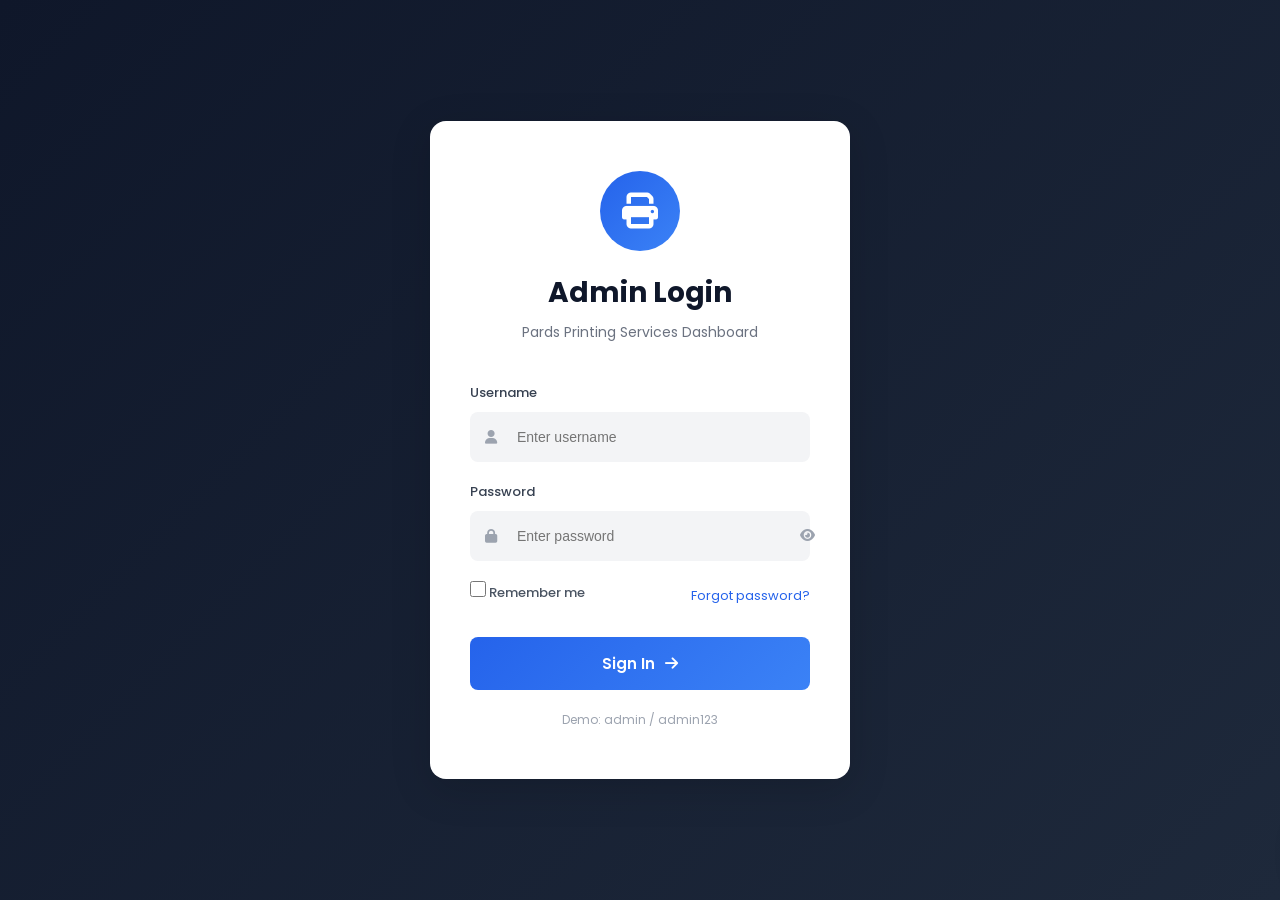
==== commit 8ce2c526: "Update admin.html" ====
--- a/admin.html
+++ b/admin.html
@@ -198,7 +198,6 @@
                         <p>Welcome back, Admin! Here's what's happening today.</p>
                     </div>
 
-                    <!-- Stats Cards -->
                     <div class="stats-grid">
                         <div class="stat-card">
                             <div class="stat-icon products">
@@ -238,7 +237,6 @@
                         </div>
                     </div>
 
-                    <!-- Quick Actions -->
                     <div class="quick-actions">
                         <div class="section-header">
                             <h3>Quick Actions</h3>
@@ -276,10 +274,7 @@
                             <span>Add Product</span>
                         </button>
                     </div>
-
-                    <div class="products-admin-grid" id="productsGrid">
-                        <!-- Products will be rendered here -->
-                    </div>
+                    <div class="products-admin-grid" id="productsGrid"></div>
                 </div>
 
                 <!-- Services Page -->
@@ -294,10 +289,7 @@
                             <span>Add Service</span>
                         </button>
                     </div>
-
-                    <div class="services-admin-grid" id="servicesGrid">
-                        <!-- Services will be rendered here -->
-                    </div>
+                    <div class="services-admin-grid" id="servicesGrid"></div>
                 </div>
 
                 <!-- Gallery Page -->
@@ -312,10 +304,7 @@
                             <span>Add Image</span>
                         </button>
                     </div>
-
-                    <div class="gallery-admin-grid" id="galleryGrid">
-                        <!-- Gallery items will be rendered here -->
-                    </div>
+                    <div class="gallery-admin-grid" id="galleryGrid"></div>
                 </div>
 
                 <!-- Settings Page -->
@@ -337,6 +326,10 @@
                                 <i class="fas fa-home"></i>
                                 <span>Hero Section</span>
                             </button>
+                            <button class="settings-tab" data-tab="video">
+                                <i class="fas fa-video"></i>
+                                <span>Video Upload</span>
+                            </button>
                             <button class="settings-tab" data-tab="stats">
                                 <i class="fas fa-chart-bar"></i>
                                 <span>Statistics</span>
@@ -353,25 +346,25 @@
                                 <form class="settings-form" id="generalSettingsForm">
                                     <div class="form-group">
                                         <label>Business Name</label>
-                                        <input type="text" id="businessName" value="Pards Printing Services">
+                                        <input type="text" id="businessName">
                                     </div>
                                     <div class="form-group">
                                         <label>Address</label>
-                                        <textarea id="businessAddress" rows="2">123 Print Street, Business District City, Province 1234</textarea>
+                                        <textarea id="businessAddress" rows="2"></textarea>
                                     </div>
                                     <div class="form-row">
                                         <div class="form-group">
                                             <label>Phone</label>
-                                            <input type="text" id="businessPhone" value="+63 912 345 6789">
+                                            <input type="text" id="businessPhone">
                                         </div>
                                         <div class="form-group">
                                             <label>Email</label>
-                                            <input type="email" id="businessEmail" value="info@pardsprint.com">
+                                            <input type="email" id="businessEmail">
                                         </div>
                                     </div>
                                     <div class="form-group">
                                         <label>Business Hours</label>
-                                        <input type="text" id="businessHours" value="Mon - Sat: 8:00 AM - 6:00 PM">
+                                        <input type="text" id="businessHours">
                                     </div>
                                     <button type="submit" class="btn-primary">Save Settings</button>
                                 </form>
@@ -383,26 +376,45 @@
                                 <form class="settings-form" id="heroSettingsForm">
                                     <div class="form-group">
                                         <label>Hero Title</label>
-                                        <input type="text" id="heroTitle" value="PARDS PRINTING SERVICES">
+                                        <input type="text" id="heroTitle">
                                     </div>
                                     <div class="form-group">
                                         <label>Hero Subtitle</label>
-                                        <input type="text" id="heroSubtitle" value="Welcome to">
+                                        <input type="text" id="heroSubtitle">
                                     </div>
                                     <div class="form-group">
                                         <label>Hero Description</label>
-                                        <textarea id="heroDescription" rows="3">Your one-stop solution for premium sublimation printing, professional signage, and expert printer repairs. Quality that speaks for itself.</textarea>
-                                    </div>
-                                    <div class="form-group">
-                                        <label>Hero Image URL</label>
-                                        <input type="url" id="heroImage" value="https://images.unsplash.com/photo-1562157873-818bc0726f68?w=600">
-                                    </div>
-                                    <div class="form-group">
-                                        <label>Video URL</label>
-                                        <input type="url" id="videoUrl" value="https://sample-videos.com/video321/mp4/720/big_buck_bunny_720p_1mb.mp4">
+                                        <textarea id="heroDescription" rows="3"></textarea>
                                     </div>
                                     <button type="submit" class="btn-primary">Save Hero Settings</button>
                                 </form>
+                            </div>
+
+                            <!-- Video Upload -->
+                            <div class="settings-panel" id="videoPanel">
+                                <h3>Video Upload</h3>
+                                <div class="video-upload-section">
+                                    <div class="form-group">
+                                        <label>Upload Promotional Video (MP4)</label>
+                                        <div class="file-upload-container">
+                                            <input type="file" id="videoUpload" accept="video/mp4,video/webm">
+                                            <div class="file-upload-area" id="videoUploadArea">
+                                                <i class="fas fa-cloud-upload-alt"></i>
+                                                <p>Drop your video here or click to browse</p>
+                                                <span>Supports: MP4, WebM (Max: 50MB)</span>
+                                            </div>
+                                        </div>
+                                    </div>
+                                    <div id="currentVideoPreview" style="display:none;">
+                                        <h4>Current Video</h4>
+                                        <video controls style="max-width:100%;max-height:300px;border-radius:8px;">
+                                            <source id="currentVideoSource" src="">
+                                        </video>
+                                        <button class="btn-danger" id="removeVideoBtn" style="margin-top:10px;">
+                                            <i class="fas fa-trash"></i> Remove Video
+                                        </button>
+                                    </div>
+                                </div>
                             </div>
 
                             <!-- Statistics -->
@@ -412,16 +424,16 @@
                                     <div class="form-row">
                                         <div class="form-group">
                                             <label>Happy Clients</label>
-                                            <input type="number" id="statClients" value="500">
+                                            <input type="number" id="statClients">
                                         </div>
                                         <div class="form-group">
                                             <label>Projects Done</label>
-                                            <input type="number" id="statProjects" value="1000">
+                                            <input type="number" id="statProjects">
                                         </div>
                                     </div>
                                     <div class="form-group">
                                         <label>Years Experience</label>
-                                        <input type="number" id="statExperience" value="10">
+                                        <input type="number" id="statExperience">
                                     </div>
                                     <button type="submit" class="btn-primary">Save Statistics</button>
                                 </form>
@@ -457,7 +469,7 @@
 
     <!-- Modal for Add/Edit -->
     <div class="modal" id="itemModal">
-        <div class="modal-content">
+        <div class="modal-content" style="max-width:600px;">
             <div class="modal-header">
                 <h3 id="modalTitle">Add Item</h3>
                 <button class="close-btn" id="modalClose">&times;</button>
@@ -466,9 +478,7 @@
                 <form id="itemForm">
                     <input type="hidden" id="itemId">
                     <input type="hidden" id="itemType">
-                    <div id="modalFields">
-                        <!-- Dynamic fields will be rendered here -->
-                    </div>
+                    <div id="modalFields"></div>
                 </form>
             </div>
             <div class="modal-footer">
--- a/admin-styles.css
+++ b/admin-styles.css
@@ -1,340 +1,2082 @@
 /* ==========================================
-   ADDITIONAL ADMIN STYLES
+   PARDS PRINTING - ADMIN DASHBOARD STYLES
    ========================================== */
 
-/* Quick Actions */
-.quick-actions {
+/* CSS Variables */
+:root {
+    --primary: #2563eb;
+    --primary-dark: #1d4ed8;
+    --primary-light: #3b82f6;
+    --secondary: #f97316;
+    --dark: #0f172a;
+    --dark-light: #1e293b;
+    --gray-900: #111827;
+    --gray-800: #1f2937;
+    --gray-700: #374151;
+    --gray-600: #4b5563;
+    --gray-500: #6b7280;
+    --gray-400: #9ca3af;
+    --gray-300: #d1d5db;
+    --gray-200: #e5e7eb;
+    --gray-100: #f3f4f6;
+    --gray-50: #f9fafb;
+    --white: #ffffff;
+    --success: #10b981;
+    --warning: #f59e0b;
+    --error: #ef4444;
+    --info: #3b82f6;
+    
+    --font-primary: 'Poppins', sans-serif;
+    --sidebar-width: 260px;
+    --sidebar-collapsed: 80px;
+    --topbar-height: 70px;
+    --radius-sm: 8px;
+    --radius-md: 12px;
+    --radius-lg: 16px;
+    --shadow-sm: 0 1px 3px rgba(0, 0, 0, 0.1);
+    --shadow-md: 0 4px 15px rgba(0, 0, 0, 0.1);
+    --shadow-lg: 0 10px 40px rgba(0, 0, 0, 0.15);
+    --transition: 0.3s ease;
+}
+
+/* Reset */
+*, *::before, *::after {
+    margin: 0;
+    padding: 0;
+    box-sizing: border-box;
+}
+
+body {
+    font-family: var(--font-primary);
+    font-size: 14px;
+    line-height: 1.6;
+    color: var(--gray-700);
+    background-color: var(--gray-100);
+}
+
+a {
+    text-decoration: none;
+    color: inherit;
+}
+
+ul {
+    list-style: none;
+}
+
+img {
+    max-width: 100%;
+    height: auto;
+}
+
+button {
+    cursor: pointer;
+    border: none;
+    outline: none;
+    font-family: inherit;
+    background: none;
+}
+
+/* ==========================================
+   LOGIN SCREEN
+   ========================================== */
+.login-screen {
+    min-height: 100vh;
+    background: linear-gradient(135deg, var(--dark) 0%, var(--dark-light) 100%);
+    display: flex;
+    justify-content: center;
+    align-items: center;
+    padding: 20px;
+}
+
+.login-container {
+    background: var(--white);
+    padding: 50px 40px;
+    border-radius: var(--radius-lg);
+    width: 100%;
+    max-width: 420px;
+    box-shadow: var(--shadow-lg);
+}
+
+.login-header {
+    text-align: center;
+    margin-bottom: 40px;
+}
+
+.login-logo {
+    width: 80px;
+    height: 80px;
+    background: linear-gradient(135deg, var(--primary) 0%, var(--primary-light) 100%);
+    border-radius: 50%;
+    display: flex;
+    justify-content: center;
+    align-items: center;
+    margin: 0 auto 20px;
+}
+
+.login-logo i {
+    font-size: 36px;
+    color: var(--white);
+}
+
+.login-header h1 {
+    font-size: 28px;
+    font-weight: 700;
+    color: var(--dark);
+    margin-bottom: 5px;
+}
+
+.login-header p {
+    color: var(--gray-500);
+    font-size: 14px;
+}
+
+.login-form .form-group {
+    margin-bottom: 20px;
+}
+
+.login-form label {
+    display: block;
+    font-size: 13px;
+    font-weight: 500;
+    color: var(--gray-700);
+    margin-bottom: 8px;
+}
+
+.input-wrapper {
+    position: relative;
+}
+
+.input-wrapper i {
+    position: absolute;
+    left: 15px;
+    top: 50%;
+    transform: translateY(-50%);
+    color: var(--gray-400);
+}
+
+.input-wrapper input {
+    width: 100%;
+    padding: 15px 15px 15px 45px;
+    background: var(--gray-100);
+    border: 2px solid transparent;
+    border-radius: var(--radius-sm);
+    font-size: 14px;
+    color: var(--dark);
+    transition: var(--transition);
+}
+
+.input-wrapper input:focus {
+    outline: none;
+    border-color: var(--primary);
+    background: var(--white);
+}
+
+.toggle-password {
+    position: absolute;
+    right: 15px;
+    top: 50%;
+    transform: translateY(-50%);
+    color: var(--gray-400);
+    padding: 5px;
+}
+
+.toggle-password:hover {
+    color: var(--primary);
+}
+
+.form-options {
+    display: flex;
+    justify-content: space-between;
+    align-items: center;
+    margin-bottom: 25px;
+}
+
+.remember-me {
+    display: flex;
+    align-items: center;
+    gap: 8px;
+    cursor: pointer;
+}
+
+.remember-me input {
+    width: 16px;
+    height: 16px;
+    accent-color: var(--primary);
+}
+
+.remember-me span {
+    font-size: 13px;
+    color: var(--gray-600);
+}
+
+.forgot-password {
+    font-size: 13px;
+    color: var(--primary);
+}
+
+.forgot-password:hover {
+    text-decoration: underline;
+}
+
+.btn-login {
+    width: 100%;
+    padding: 15px;
+    background: linear-gradient(135deg, var(--primary) 0%, var(--primary-light) 100%);
+    color: var(--white);
+    font-size: 15px;
+    font-weight: 600;
+    border-radius: var(--radius-sm);
+    display: flex;
+    justify-content: center;
+    align-items: center;
+    gap: 10px;
+    transition: var(--transition);
+}
+
+.btn-login:hover {
+    transform: translateY(-2px);
+    box-shadow: 0 5px 20px rgba(37, 99, 235, 0.4);
+}
+
+.login-hint {
+    text-align: center;
+    margin-top: 20px;
+    font-size: 12px;
+    color: var(--gray-400);
+}
+
+/* ==========================================
+   DASHBOARD LAYOUT
+   ========================================== */
+.dashboard {
+    display: flex;
+    min-height: 100vh;
+}
+
+/* Sidebar */
+.sidebar {
+    width: var(--sidebar-width);
+    background: var(--dark);
+    position: fixed;
+    top: 0;
+    left: 0;
+    height: 100vh;
+    z-index: 1000;
+    transition: var(--transition);
+    display: flex;
+    flex-direction: column;
+}
+
+.sidebar.collapsed {
+    width: var(--sidebar-collapsed);
+}
+
+.sidebar-header {
+    padding: 20px;
+    display: flex;
+    justify-content: space-between;
+    align-items: center;
+    border-bottom: 1px solid rgba(255, 255, 255, 0.1);
+}
+
+.sidebar .logo {
+    display: flex;
+    align-items: center;
+    gap: 10px;
+    font-size: 22px;
+    font-weight: 700;
+    color: var(--white);
+}
+
+.sidebar .logo i {
+    font-size: 28px;
+    color: var(--primary);
+}
+
+.sidebar .logo span {
+    color: var(--primary);
+}
+
+.sidebar.collapsed .logo span {
+    display: none;
+}
+
+.sidebar-toggle {
+    color: var(--gray-400);
+    font-size: 18px;
+    padding: 5px;
+}
+
+.sidebar-toggle:hover {
+    color: var(--white);
+}
+
+.sidebar-nav {
+    flex: 1;
+    padding: 20px 0;
+    overflow-y: auto;
+}
+
+.sidebar-nav .nav-item {
+    margin-bottom: 5px;
+}
+
+.sidebar-nav .nav-item a {
+    display: flex;
+    align-items: center;
+    gap: 15px;
+    padding: 12px 20px;
+    color: var(--gray-400);
+    font-size: 14px;
+    font-weight: 500;
+    transition: var(--transition);
+    position: relative;
+}
+
+.sidebar-nav .nav-item a:hover,
+.sidebar-nav .nav-item.active a {
+    color: var(--white);
+    background: rgba(255, 255, 255, 0.05);
+}
+
+.sidebar-nav .nav-item.active a::before {
+    content: '';
+    position: absolute;
+    left: 0;
+    top: 0;
+    height: 100%;
+    width: 3px;
+    background: var(--primary);
+}
+
+.sidebar-nav .nav-item a i {
+    font-size: 18px;
+    width: 20px;
+    text-align: center;
+}
+
+.sidebar-nav .badge {
+    margin-left: auto;
+    background: var(--primary);
+    color: var(--white);
+    padding: 2px 8px;
+    border-radius: 10px;
+    font-size: 11px;
+}
+
+.sidebar.collapsed .sidebar-nav span,
+.sidebar.collapsed .sidebar-nav .badge {
+    display: none;
+}
+
+.sidebar-footer {
+    padding: 20px;
+    border-top: 1px solid rgba(255, 255, 255, 0.1);
+}
+
+.view-site {
+    display: flex;
+    align-items: center;
+    gap: 10px;
+    color: var(--gray-400);
+    font-size: 13px;
+    padding: 10px;
+    background: rgba(255, 255, 255, 0.05);
+    border-radius: var(--radius-sm);
+    transition: var(--transition);
+}
+
+.view-site:hover {
+    color: var(--white);
+    background: rgba(255, 255, 255, 0.1);
+}
+
+.sidebar.collapsed .view-site span {
+    display: none;
+}
+
+/* Main Content */
+.main-content {
+    flex: 1;
+    margin-left: var(--sidebar-width);
+    min-height: 100vh;
+    transition: var(--transition);
+}
+
+.sidebar.collapsed ~ .main-content {
+    margin-left: var(--sidebar-collapsed);
+}
+
+/* Top Bar */
+.topbar {
+    height: var(--topbar-height);
+    background: var(--white);
+    padding: 0 30px;
+    display: flex;
+    justify-content: space-between;
+    align-items: center;
+    box-shadow: var(--shadow-sm);
+    position: sticky;
+    top: 0;
+    z-index: 100;
+}
+
+.topbar-left {
+    display: flex;
+    align-items: center;
+    gap: 20px;
+}
+
+.mobile-toggle {
+    display: none;
+    font-size: 20px;
+    color: var(--gray-600);
+}
+
+.search-box {
+    display: flex;
+    align-items: center;
+    background: var(--gray-100);
+    padding: 10px 20px;
+    border-radius: var(--radius-sm);
+    width: 300px;
+}
+
+.search-box i {
+    color: var(--gray-400);
+    margin-right: 10px;
+}
+
+.search-box input {
+    flex: 1;
+    border: none;
+    background: none;
+    font-size: 14px;
+    color: var(--dark);
+}
+
+.search-box input::placeholder {
+    color: var(--gray-400);
+}
+
+.topbar-right {
+    display: flex;
+    align-items: center;
+    gap: 20px;
+}
+
+.notifications {
+    position: relative;
+}
+
+.notification-btn {
+    position: relative;
+    width: 40px;
+    height: 40px;
+    background: var(--gray-100);
+    border-radius: 50%;
+    display: flex;
+    justify-content: center;
+    align-items: center;
+    color: var(--gray-600);
+    font-size: 18px;
+    transition: var(--transition);
+}
+
+.notification-btn:hover {
+    background: var(--primary);
+    color: var(--white);
+}
+
+.notification-badge {
+    position: absolute;
+    top: 0;
+    right: 0;
+    width: 18px;
+    height: 18px;
+    background: var(--error);
+    color: var(--white);
+    font-size: 10px;
+    border-radius: 50%;
+    display: flex;
+    justify-content: center;
+    align-items: center;
+}
+
+.notification-dropdown {
+    position: absolute;
+    top: 50px;
+    right: 0;
+    width: 360px;
+    background: var(--white);
+    border-radius: var(--radius-md);
+    box-shadow: var(--shadow-lg);
+    opacity: 0;
+    visibility: hidden;
+    transform: translateY(10px);
+    transition: var(--transition);
+}
+
+.notifications:hover .notification-dropdown {
+    opacity: 1;
+    visibility: visible;
+    transform: translateY(0);
+}
+
+.dropdown-header {
+    display: flex;
+    justify-content: space-between;
+    align-items: center;
+    padding: 15px 20px;
+    border-bottom: 1px solid var(--gray-200);
+}
+
+.dropdown-header h4 {
+    font-size: 16px;
+    font-weight: 600;
+    color: var(--dark);
+}
+
+.dropdown-header a {
+    font-size: 13px;
+    color: var(--primary);
+}
+
+.notification-list {
+    max-height: 300px;
+    overflow-y: auto;
+}
+
+.notification-item {
+    display: flex;
+    gap: 15px;
+    padding: 15px 20px;
+    transition: var(--transition);
+    cursor: pointer;
+}
+
+.notification-item:hover {
+    background: var(--gray-50);
+}
+
+.notification-item.unread {
+    background: rgba(37, 99, 235, 0.05);
+}
+
+.notification-icon {
+    width: 40px;
+    height: 40px;
+    border-radius: 50%;
+    display: flex;
+    justify-content: center;
+    align-items: center;
+    flex-shrink: 0;
+}
+
+.notification-icon.order {
+    background: rgba(37, 99, 235, 0.1);
+    color: var(--primary);
+}
+
+.notification-icon.message {
+    background: rgba(16, 185, 129, 0.1);
+    color: var(--success);
+}
+
+.notification-icon.repair {
+    background: rgba(249, 115, 22, 0.1);
+    color: var(--secondary);
+}
+
+.notification-content p {
+    font-size: 13px;
+    color: var(--dark);
+    margin-bottom: 3px;
+}
+
+.notification-content span {
+    font-size: 12px;
+    color: var(--gray-400);
+}
+
+.dropdown-footer {
+    padding: 15px 20px;
+    text-align: center;
+    border-top: 1px solid var(--gray-200);
+}
+
+.dropdown-footer a {
+    font-size: 13px;
+    color: var(--primary);
+    font-weight: 500;
+}
+
+/* User Menu */
+.user-menu {
+    position: relative;
+}
+
+.user-btn {
+    display: flex;
+    align-items: center;
+    gap: 10px;
+    padding: 5px 15px 5px 5px;
+    background: var(--gray-100);
+    border-radius: 50px;
+    transition: var(--transition);
+}
+
+.user-btn:hover {
+    background: var(--gray-200);
+}
+
+.user-btn img {
+    width: 36px;
+    height: 36px;
+    border-radius: 50%;
+    object-fit: cover;
+}
+
+.user-btn span {
+    font-size: 14px;
+    font-weight: 500;
+    color: var(--dark);
+}
+
+.user-btn i {
+    font-size: 12px;
+    color: var(--gray-400);
+}
+
+.user-dropdown {
+    position: absolute;
+    top: 50px;
+    right: 0;
+    width: 200px;
+    background: var(--white);
+    border-radius: var(--radius-md);
+    box-shadow: var(--shadow-lg);
+    padding: 10px 0;
+    opacity: 0;
+    visibility: hidden;
+    transform: translateY(10px);
+    transition: var(--transition);
+}
+
+.user-menu:hover .user-dropdown {
+    opacity: 1;
+    visibility: visible;
+    transform: translateY(0);
+}
+
+.user-dropdown a {
+    display: flex;
+    align-items: center;
+    gap: 10px;
+    padding: 10px 20px;
+    font-size: 14px;
+    color: var(--gray-700);
+    transition: var(--transition);
+}
+
+.user-dropdown a:hover {
+    background: var(--gray-50);
+    color: var(--primary);
+}
+
+.user-dropdown hr {
+    margin: 10px 0;
+    border: none;
+    border-top: 1px solid var(--gray-200);
+}
+
+/* Content Wrapper */
+.content-wrapper {
+    padding: 30px;
+}
+
+/* Page Styles */
+.page {
+    display: none;
+}
+
+.page.active {
+    display: block;
+    animation: fadeIn 0.3s ease;
+}
+
+@keyframes fadeIn {
+    from {
+        opacity: 0;
+        transform: translateY(10px);
+    }
+    to {
+        opacity: 1;
+        transform: translateY(0);
+    }
+}
+
+.page-header {
+    display: flex;
+    justify-content: space-between;
+    align-items: flex-start;
+    margin-bottom: 30px;
+}
+
+.page-header h1 {
+    font-size: 28px;
+    font-weight: 700;
+    color: var(--dark);
+    margin-bottom: 5px;
+}
+
+.page-header p {
+    color: var(--gray-500);
+    font-size: 14px;
+}
+
+/* Buttons */
+.btn-primary {
+    display: inline-flex;
+    align-items: center;
+    gap: 8px;
+    padding: 12px 24px;
+    background: linear-gradient(135deg, var(--primary) 0%, var(--primary-light) 100%);
+    color: var(--white);
+    font-size: 14px;
+    font-weight: 600;
+    border-radius: var(--radius-sm);
+    transition: var(--transition);
+}
+
+.btn-primary:hover {
+    transform: translateY(-2px);
+    box-shadow: 0 5px 20px rgba(37, 99, 235, 0.4);
+}
+
+.btn-secondary {
+    display: inline-flex;
+    align-items: center;
+    gap: 8px;
+    padding: 12px 24px;
+    background: var(--gray-100);
+    color: var(--gray-700);
+    font-size: 14px;
+    font-weight: 600;
+    border-radius: var(--radius-sm);
+    transition: var(--transition);
+}
+
+.btn-secondary:hover {
+    background: var(--gray-200);
+}
+
+/* Stats Grid */
+.stats-grid {
+    display: grid;
+    grid-template-columns: repeat(4, 1fr);
+    gap: 25px;
+    margin-bottom: 30px;
+}
+
+.stat-card {
+    background: var(--white);
+    padding: 25px;
+    border-radius: var(--radius-md);
+    display: flex;
+    align-items: center;
+    gap: 20px;
+    box-shadow: var(--shadow-sm);
+    transition: var(--transition);
+}
+
+.stat-card:hover {
+    transform: translateY(-5px);
+    box-shadow: var(--shadow-md);
+}
+
+.stat-icon {
+    width: 60px;
+    height: 60px;
+    border-radius: var(--radius-md);
+    display: flex;
+    justify-content: center;
+    align-items: center;
+    font-size: 24px;
+}
+
+.stat-icon.orders {
+    background: rgba(37, 99, 235, 0.1);
+    color: var(--primary);
+}
+
+.stat-icon.revenue {
+    background: rgba(16, 185, 129, 0.1);
+    color: var(--success);
+}
+
+.stat-icon.customers {
+    background: rgba(249, 115, 22, 0.1);
+    color: var(--secondary);
+}
+
+.stat-icon.repairs {
+    background: rgba(139, 92, 246, 0.1);
+    color: #8b5cf6;
+}
+
+.stat-info h3 {
+    font-size: 28px;
+    font-weight: 700;
+    color: var(--dark);
+}
+
+.stat-info p {
+    font-size: 13px;
+    color: var(--gray-500);
+}
+
+.stat-trend {
+    margin-left: auto;
+    display: flex;
+    align-items: center;
+    gap: 5px;
+    font-size: 13px;
+    font-weight: 600;
+}
+
+.stat-trend.up {
+    color: var(--success);
+}
+
+.stat-trend.down {
+    color: var(--error);
+}
+
+/* Charts Grid */
+.charts-grid {
+    display: grid;
+    grid-template-columns: 2fr 1fr;
+    gap: 25px;
+    margin-bottom: 30px;
+}
+
+.chart-card {
+    background: var(--white);
+    border-radius: var(--radius-md);
+    box-shadow: var(--shadow-sm);
+}
+
+.chart-header {
+    display: flex;
+    justify-content: space-between;
+    align-items: center;
+    padding: 20px;
+    border-bottom: 1px solid var(--gray-200);
+}
+
+.chart-header h3 {
+    font-size: 16px;
+    font-weight: 600;
+    color: var(--dark);
+}
+
+.chart-filter {
+    padding: 8px 15px;
+    background: var(--gray-100);
+    border: none;
+    border-radius: var(--radius-sm);
+    font-size: 13px;
+    color: var(--gray-700);
+    cursor: pointer;
+}
+
+.chart-body {
+    padding: 20px;
+    height: 300px;
+}
+
+/* Dashboard Grid */
+.dashboard-grid {
+    display: grid;
+    grid-template-columns: 1.5fr 1fr;
+    gap: 25px;
+}
+
+.dashboard-card {
+    background: var(--white);
+    border-radius: var(--radius-md);
+    box-shadow: var(--shadow-sm);
+}
+
+.card-header {
+    display: flex;
+    justify-content: space-between;
+    align-items: center;
+    padding: 20px;
+    border-bottom: 1px solid var(--gray-200);
+}
+
+.card-header h3 {
+    font-size: 16px;
+    font-weight: 600;
+    color: var(--dark);
+}
+
+.view-all {
+    font-size: 13px;
+    color: var(--primary);
+    font-weight: 500;
+}
+
+/* Tables */
+.table-responsive {
+    overflow-x: auto;
+}
+
+.data-table {
+    width: 100%;
+    border-collapse: collapse;
+}
+
+.data-table th,
+.data-table td {
+    padding: 15px 20px;
+    text-align: left;
+    border-bottom: 1px solid var(--gray-200);
+}
+
+.data-table th {
+    font-size: 12px;
+    font-weight: 600;
+    color: var(--gray-500);
+    text-transform: uppercase;
+    letter-spacing: 0.5px;
+    background: var(--gray-50);
+}
+
+.data-table td {
+    font-size: 14px;
+    color: var(--gray-700);
+}
+
+.data-table tbody tr:hover {
+    background: var(--gray-50);
+}
+
+.status {
+    padding: 5px 12px;
+    border-radius: 20px;
+    font-size: 12px;
+    font-weight: 500;
+}
+
+.status.pending {
+    background: rgba(245, 158, 11, 0.1);
+    color: var(--warning);
+}
+
+.status.processing {
+    background: rgba(37, 99, 235, 0.1);
+    color: var(--primary);
+}
+
+.status.completed {
+    background: rgba(16, 185, 129, 0.1);
+    color: var(--success);
+}
+
+.status.cancelled {
+    background: rgba(239, 68, 68, 0.1);
+    color: var(--error);
+}
+
+.customer-info {
+    display: flex;
+    align-items: center;
+    gap: 10px;
+}
+
+.customer-info img {
+    width: 32px;
+    height: 32px;
+    border-radius: 50%;
+    object-fit: cover;
+}
+
+.action-btns {
+    display: flex;
+    gap: 8px;
+}
+
+.action-btn {
+    width: 32px;
+    height: 32px;
+    border-radius: var(--radius-sm);
+    display: flex;
+    justify-content: center;
+    align-items: center;
+    font-size: 14px;
+    transition: var(--transition);
+}
+
+.action-btn.view {
+    background: rgba(37, 99, 235, 0.1);
+    color: var(--primary);
+}
+
+.action-btn.edit {
+    background: rgba(16, 185, 129, 0.1);
+    color: var(--success);
+}
+
+.action-btn.delete {
+    background: rgba(239, 68, 68, 0.1);
+    color: var(--error);
+}
+
+.action-btn:hover {
+    transform: scale(1.1);
+}
+
+.table-footer {
+    display: flex;
+    justify-content: space-between;
+    align-items: center;
+    padding: 15px 20px;
+    border-top: 1px solid var(--gray-200);
+}
+
+.table-footer p {
+    font-size: 13px;
+    color: var(--gray-500);
+}
+
+.pagination {
+    display: flex;
+    gap: 5px;
+}
+
+.page-btn {
+    width: 35px;
+    height: 35px;
+    border-radius: var(--radius-sm);
+    display: flex;
+    justify-content: center;
+    align-items: center;
+    font-size: 13px;
+    color: var(--gray-600);
+    background: var(--gray-100);
+    transition: var(--transition);
+}
+
+.page-btn:hover,
+.page-btn.active {
+    background: var(--primary);
+    color: var(--white);
+}
+
+/* Message List */
+.message-list {
+    padding: 10px 0;
+}
+
+.message-item {
+    display: flex;
+    gap: 15px;
+    padding: 15px 20px;
+    transition: var(--transition);
+    cursor: pointer;
+}
+
+.message-item:hover {
+    background: var(--gray-50);
+}
+
+.message-item img {
+    width: 45px;
+    height: 45px;
+    border-radius: 50%;
+    object-fit: cover;
+}
+
+.message-content {
+    flex: 1;
+}
+
+.message-header {
+    display: flex;
+    justify-content: space-between;
+    align-items: center;
+    margin-bottom: 5px;
+}
+
+.message-header h4 {
+    font-size: 14px;
+    font-weight: 600;
+    color: var(--dark);
+}
+
+.message-header span {
+    font-size: 12px;
+    color: var(--gray-400);
+}
+
+.message-content p {
+    font-size: 13px;
+    color: var(--gray-500);
+    white-space: nowrap;
+    overflow: hidden;
+    text-overflow: ellipsis;
+    max-width: 250px;
+}
+
+/* Filter Bar */
+.filter-bar {
+    display: flex;
+    justify-content: space-between;
+    align-items: center;
+    margin-bottom: 20px;
+    flex-wrap: wrap;
+    gap: 15px;
+}
+
+.filter-group {
+    display: flex;
+    gap: 15px;
+}
+
+.filter-group select,
+.filter-group input {
+    padding: 10px 15px;
+    background: var(--white);
+    border: 1px solid var(--gray-200);
+    border-radius: var(--radius-sm);
+    font-size: 13px;
+    color: var(--gray-700);
+    cursor: pointer;
+}
+
+.search-filter {
+    display: flex;
+    align-items: center;
+    background: var(--white);
+    padding: 10px 15px;
+    border-radius: var(--radius-sm);
+    border: 1px solid var(--gray-200);
+}
+
+.search-filter i {
+    color: var(--gray-400);
+    margin-right: 10px;
+}
+
+.search-filter input {
+    border: none;
+    font-size: 13px;
+    width: 200px;
+}
+
+/* Products Admin Grid */
+.products-admin-grid {
+    display: grid;
+    grid-template-columns: repeat(4, 1fr);
+    gap: 25px;
+}
+
+.product-admin-card {
+    background: var(--white);
+    border-radius: var(--radius-md);
+    overflow: hidden;
+    box-shadow: var(--shadow-sm);
+    transition: var(--transition);
+}
+
+.product-admin-card:hover {
+    transform: translateY(-5px);
+    box-shadow: var(--shadow-md);
+}
+
+.product-admin-image {
+    position: relative;
+    height: 180px;
+}
+
+.product-admin-image img {
+    width: 100%;
+    height: 100%;
+    object-fit: cover;
+}
+
+.product-badge {
+    position: absolute;
+    top: 10px;
+    right: 10px;
+    background: var(--secondary);
+    color: var(--white);
+    padding: 4px 12px;
+    border-radius: 20px;
+    font-size: 11px;
+    font-weight: 600;
+}
+
+.product-admin-info {
+    padding: 20px;
+}
+
+.product-admin-info h4 {
+    font-size: 16px;
+    font-weight: 600;
+    color: var(--dark);
+    margin-bottom: 5px;
+}
+
+.product-category {
+    font-size: 13px;
+    color: var(--gray-500);
+    margin-bottom: 15px;
+}
+
+.product-price-row {
+    display: flex;
+    justify-content: space-between;
+    align-items: center;
+    margin-bottom: 15px;
+}
+
+.product-price-row .price {
+    font-size: 18px;
+    font-weight: 700;
+    color: var(--primary);
+}
+
+.stock {
+    font-size: 12px;
+    padding: 4px 10px;
+    border-radius: 20px;
+}
+
+.stock.in-stock {
+    background: rgba(16, 185, 129, 0.1);
+    color: var(--success);
+}
+
+.stock.low-stock {
+    background: rgba(245, 158, 11, 0.1);
+    color: var(--warning);
+}
+
+.product-actions {
+    display: flex;
+    gap: 10px;
+}
+
+.edit-btn {
+    flex: 1;
+    padding: 10px;
+    background: var(--gray-100);
+    border-radius: var(--radius-sm);
+    font-size: 13px;
+    color: var(--gray-700);
+    display: flex;
+    align-items: center;
+    justify-content: center;
+    gap: 8px;
+    transition: var(--transition);
+}
+
+.edit-btn:hover {
+    background: var(--primary);
+    color: var(--white);
+}
+
+.delete-btn {
+    width: 40px;
+    height: 40px;
+    background: rgba(239, 68, 68, 0.1);
+    color: var(--error);
+    border-radius: var(--radius-sm);
+    display: flex;
+    justify-content: center;
+    align-items: center;
+    transition: var(--transition);
+}
+
+.delete-btn:hover {
+    background: var(--error);
+    color: var(--white);
+}
+
+.product-admin-card.add-new {
+    background: var(--gray-50);
+    border: 2px dashed var(--gray-300);
+    display: flex;
+    justify-content: center;
+    align-items: center;
+    min-height: 320px;
+    cursor: pointer;
+    transition: var(--transition);
+}
+
+.product-admin-card.add-new:hover {
+    border-color: var(--primary);
+    background: rgba(37, 99, 235, 0.05);
+}
+
+.add-product-content {
+    text-align: center;
+    color: var(--gray-400);
+}
+
+.add-product-content i {
+    font-size: 48px;
+    margin-bottom: 15px;
+}
+
+.add-product-content p {
+    font-size: 16px;
+    font-weight: 500;
+}
+
+/* Messages Container */
+.messages-container {
+    display: grid;
+    grid-template-columns: 350px 1fr;
+    background: var(--white);
+    border-radius: var(--radius-md);
+    box-shadow: var(--shadow-sm);
+    height: calc(100vh - 200px);
+    overflow: hidden;
+}
+
+.messages-sidebar {
+    border-right: 1px solid var(--gray-200);
+    display: flex;
+    flex-direction: column;
+}
+
+.messages-search {
+    padding: 20px;
+    border-bottom: 1px solid var(--gray-200);
+    display: flex;
+    align-items: center;
+    background: var(--gray-50);
+}
+
+.messages-search i {
+    color: var(--gray-400);
+    margin-right: 10px;
+}
+
+.messages-search input {
+    flex: 1;
+    border: none;
+    background: none;
+    font-size: 14px;
+}
+
+.messages-list {
+    flex: 1;
+    overflow-y: auto;
+}
+
+.message-preview {
+    display: flex;
+    align-items: center;
+    gap: 12px;
+    padding: 15px 20px;
+    cursor: pointer;
+    transition: var(--transition);
+    position: relative;
+}
+
+.message-preview:hover,
+.message-preview.active {
+    background: var(--gray-50);
+}
+
+.message-preview.active {
+    border-left: 3px solid var(--primary);
+}
+
+.message-preview img {
+    width: 45px;
+    height: 45px;
+    border-radius: 50%;
+    object-fit: cover;
+}
+
+.preview-content {
+    flex: 1;
+    overflow: hidden;
+}
+
+.preview-header {
+    display: flex;
+    justify-content: space-between;
+    margin-bottom: 3px;
+}
+
+.preview-header h4 {
+    font-size: 14px;
+    font-weight: 600;
+    color: var(--dark);
+}
+
+.preview-header span {
+    font-size: 12px;
+    color: var(--gray-400);
+}
+
+.preview-content p {
+    font-size: 13px;
+    color: var(--gray-500);
+    white-space: nowrap;
+    overflow: hidden;
+    text-overflow: ellipsis;
+}
+
+.unread-badge {
+    width: 20px;
+    height: 20px;
+    background: var(--primary);
+    color: var(--white);
+    font-size: 11px;
+    border-radius: 50%;
+    display: flex;
+    justify-content: center;
+    align-items: center;
+}
+
+.messages-main {
+    display: flex;
+    flex-direction: column;
+}
+
+.message-header {
+    display: flex;
+    justify-content: space-between;
+    align-items: center;
+    padding: 15px 25px;
+    border-bottom: 1px solid var(--gray-200);
+}
+
+.message-user {
+    display: flex;
+    align-items: center;
+    gap: 12px;
+}
+
+.message-user img {
+    width: 40px;
+    height: 40px;
+    border-radius: 50%;
+    object-fit: cover;
+}
+
+.message-user h4 {
+    font-size: 15px;
+    font-weight: 600;
+    color: var(--dark);
+}
+
+.message-user span {
+    font-size: 12px;
+    color: var(--gray-500);
+}
+
+.message-actions {
+    display: flex;
+    gap: 10px;
+}
+
+.message-actions button {
+    width: 36px;
+    height: 36px;
+    background: var(--gray-100);
+    border-radius: 50%;
+    color: var(--gray-600);
+    transition: var(--transition);
+}
+
+.message-actions button:hover {
+    background: var(--primary);
+    color: var(--white);
+}
+
+.message-body {
+    flex: 1;
+    padding: 25px;
+    overflow-y: auto;
+    background: var(--gray-50);
+}
+
+.message-date {
+    text-align: center;
+    font-size: 12px;
+    color: var(--gray-400);
+    margin-bottom: 20px;
+}
+
+.message {
+    max-width: 70%;
+    padding: 12px 18px;
+    border-radius: var(--radius-md);
+    margin-bottom: 15px;
+    position: relative;
+}
+
+.message.received {
+    background: var(--white);
+    margin-right: auto;
+    border-bottom-left-radius: 4px;
+}
+
+.message.sent {
+    background: var(--primary);
+    color: var(--white);
+    margin-left: auto;
+    border-bottom-right-radius: 4px;
+}
+
+.message p {
+    font-size: 14px;
+    line-height: 1.5;
+    margin-bottom: 5px;
+}
+
+.message .time {
+    font-size: 11px;
+    opacity: 0.7;
+}
+
+.message-input {
+    display: flex;
+    align-items: center;
+    gap: 10px;
+    padding: 15px 25px;
+    border-top: 1px solid var(--gray-200);
+}
+
+.message-input button {
+    width: 40px;
+    height: 40px;
+    border-radius: 50%;
+    display: flex;
+    justify-content: center;
+    align-items: center;
+    font-size: 18px;
+    color: var(--gray-500);
+    transition: var(--transition);
+}
+
+.message-input button:hover {
+    color: var(--primary);
+}
+
+.message-input input {
+    flex: 1;
+    padding: 12px 20px;
+    background: var(--gray-100);
+    border: none;
+    border-radius: 25px;
+    font-size: 14px;
+}
+
+.message-input .send-btn {
+    background: var(--primary);
+    color: var(--white);
+}
+
+.message-input .send-btn:hover {
+    background: var(--primary-dark);
+    color: var(--white);
+}
+
+/* Settings Container */
+.settings-container {
+    display: grid;
+    grid-template-columns: 250px 1fr;
+    background: var(--white);
+    border-radius: var(--radius-md);
+    box-shadow: var(--shadow-sm);
+    overflow: hidden;
+}
+
+.settings-tabs {
+    background: var(--gray-50);
+    padding: 20px;
+    border-right: 1px solid var(--gray-200);
+}
+
+.settings-tab {
+    display: flex;
+    align-items: center;
+    gap: 12px;
+    width: 100%;
+    padding: 12px 15px;
+    background: none;
+    border-radius: var(--radius-sm);
+    font-size: 14px;
+    color: var(--gray-600);
+    margin-bottom: 5px;
+    transition: var(--transition);
+}
+
+.settings-tab:hover {
+    background: var(--white);
+    color: var(--primary);
+}
+
+.settings-tab.active {
+    background: var(--primary);
+    color: var(--white);
+}
+
+.settings-content {
+    padding: 30px;
+}
+
+.settings-panel {
+    display: none;
+}
+
+.settings-panel.active {
+    display: block;
+}
+
+.settings-panel h3 {
+    font-size: 20px;
+    font-weight: 600;
+    color: var(--dark);
+    margin-bottom: 25px;
+}
+
+.settings-form .form-group {
+    margin-bottom: 20px;
+}
+
+.settings-form .form-row {
+    display: grid;
+    grid-template-columns: 1fr 1fr;
+    gap: 20px;
+}
+
+.settings-form label {
+    display: block;
+    font-size: 13px;
+    font-weight: 500;
+    color: var(--gray-700);
+    margin-bottom: 8px;
+}
+
+.settings-form input,
+.settings-form textarea {
+    width: 100%;
+    padding: 12px 15px;
+    background: var(--gray-50);
+    border: 1px solid var(--gray-200);
+    border-radius: var(--radius-sm);
+    font-size: 14px;
+    color: var(--dark);
+    transition: var(--transition);
+}
+
+.settings-form input:focus,
+.settings-form textarea:focus {
+    outline: none;
+    border-color: var(--primary);
+    background: var(--white);
+}
+
+.settings-form input:disabled {
+    background: var(--gray-100);
+    color: var(--gray-500);
+}
+
+.avatar-upload {
+    position: relative;
+    width: 100px;
+    height: 100px;
+    margin-bottom: 25px;
+}
+
+.avatar-upload img {
+    width: 100%;
+    height: 100%;
+    border-radius: 50%;
+    object-fit: cover;
+}
+
+.change-avatar {
+    position: absolute;
+    bottom: 0;
+    right: 0;
+    width: 32px;
+    height: 32px;
+    background: var(--primary);
+    color: var(--white);
+    border-radius: 50%;
+    display: flex;
+    justify-content: center;
+    align-items: center;
+}
+
+.notification-settings {
+    space-y: 20px;
+}
+
+.notification-option {
+    display: flex;
+    justify-content: space-between;
+    align-items: center;
+    padding: 20px;
+    background: var(--gray-50);
+    border-radius: var(--radius-sm);
+    margin-bottom: 15px;
+}
+
+.option-info h4 {
+    font-size: 15px;
+    font-weight: 600;
+    color: var(--dark);
+    margin-bottom: 3px;
+}
+
+.option-info p {
+    font-size: 13px;
+    color: var(--gray-500);
+}
+
+.toggle-switch {
+    position: relative;
+    width: 50px;
+    height: 26px;
+}
+
+.toggle-switch input {
+    opacity: 0;
+    width: 0;
+    height: 0;
+}
+
+.toggle-switch .slider {
+    position: absolute;
+    cursor: pointer;
+    top: 0;
+    left: 0;
+    right: 0;
+    bottom: 0;
+    background: var(--gray-300);
+    border-radius: 26px;
+    transition: var(--transition);
+}
+
+.toggle-switch .slider::before {
+    position: absolute;
+    content: "";
+    height: 20px;
+    width: 20px;
+    left: 3px;
+    bottom: 3px;
+    background: var(--white);
+    border-radius: 50%;
+    transition: var(--transition);
+}
+
+.toggle-switch input:checked + .slider {
+    background: var(--primary);
+}
+
+.toggle-switch input:checked + .slider::before {
+    transform: translateX(24px);
+}
+
+.security-options {
     margin-top: 30px;
-}
-
-.quick-actions .section-header h3 {
+    padding: 25px;
+    background: var(--gray-50);
+    border-radius: var(--radius-sm);
+}
+
+.security-options h4 {
+    font-size: 16px;
+    font-weight: 600;
+    color: var(--dark);
+    margin-bottom: 8px;
+}
+
+.security-options p {
+    font-size: 13px;
+    color: var(--gray-500);
+    margin-bottom: 15px;
+}
+
+/* Placeholder Content */
+.placeholder-content {
+    text-align: center;
+    padding: 100px 20px;
+    background: var(--white);
+    border-radius: var(--radius-md);
+    box-shadow: var(--shadow-sm);
+}
+
+.placeholder-content i {
+    font-size: 60px;
+    color: var(--gray-300);
+    margin-bottom: 20px;
+}
+
+.placeholder-content h3 {
+    font-size: 24px;
+    color: var(--gray-700);
+    margin-bottom: 10px;
+}
+
+.placeholder-content p {
+    color: var(--gray-500);
+}
+
+/* Modal */
+.modal {
+    position: fixed;
+    top: 0;
+    left: 0;
+    width: 100%;
+    height: 100%;
+    background: rgba(0, 0, 0, 0.5);
+    display: flex;
+    justify-content: center;
+    align-items: center;
+    z-index: 10000;
+    opacity: 0;
+    visibility: hidden;
+    transition: var(--transition);
+}
+
+.modal.active {
+    opacity: 1;
+    visibility: visible;
+}
+
+.modal-content {
+    background: var(--white);
+    border-radius: var(--radius-lg);
+    width: 100%;
+    max-width: 550px;
+    transform: translateY(-20px);
+    transition: var(--transition);
+}
+
+.modal.active .modal-content {
+    transform: translateY(0);
+}
+
+.modal-header {
+    display: flex;
+    justify-content: space-between;
+    align-items: center;
+    padding: 20px 25px;
+    border-bottom: 1px solid var(--gray-200);
+}
+
+.modal-header h3 {
     font-size: 18px;
     font-weight: 600;
     color: var(--dark);
+}
+
+.close-btn {
+    font-size: 24px;
+    color: var(--gray-400);
+    cursor: pointer;
+}
+
+.close-btn:hover {
+    color: var(--dark);
+}
+
+.modal-body {
+    padding: 25px;
+}
+
+.modal-body .form-group {
     margin-bottom: 20px;
 }
 
-.action-grid {
+.modal-body .form-row {
     display: grid;
-    grid-template-columns: repeat(4, 1fr);
-    gap: 20px;
-}
-
-.action-card {
-    background: var(--white);
-    padding: 30px;
-    border-radius: var(--radius-md);
-    text-align: center;
-    box-shadow: var(--shadow-sm);
-    transition: var(--transition);
-}
-
-.action-card:hover {
-    transform: translateY(-5px);
-    box-shadow: var(--shadow-md);
-}
-
-.action-card i {
-    font-size: 32px;
-    color: var(--primary);
-    margin-bottom: 10px;
-}
-
-.action-card span {
+    grid-template-columns: 1fr 1fr;
+    gap: 15px;
+}
+
+.modal-body label {
     display: block;
+    font-size: 13px;
     font-weight: 500;
-    color: var(--dark);
-}
-
-/* Services Admin Grid */
-.services-admin-grid {
-    display: grid;
-    grid-template-columns: repeat(2, 1fr);
-    gap: 25px;
-}
-
-.service-admin-card {
-    background: var(--white);
-    border-radius: var(--radius-md);
-    padding: 25px;
-    box-shadow: var(--shadow-sm);
-    display: flex;
-    gap: 20px;
-    transition: var(--transition);
-}
-
-.service-admin-card:hover {
-    box-shadow: var(--shadow-md);
-    transform: translateY(-3px);
-}
-
-.service-admin-icon {
-    width: 60px;
-    height: 60px;
-    background: linear-gradient(135deg, var(--primary) 0%, var(--primary-light) 100%);
-    border-radius: var(--radius-md);
-    display: flex;
-    justify-content: center;
-    align-items: center;
-    flex-shrink: 0;
-}
-
-.service-admin-icon i {
-    font-size: 24px;
-    color: var(--white);
-}
-
-.service-admin-info {
-    flex: 1;
-}
-
-.service-admin-info h4 {
-    font-size: 17px;
-    font-weight: 600;
-    color: var(--dark);
-    margin-bottom: 5px;
-}
-
-.service-admin-info > p {
-    font-size: 14px;
-    color: var(--gray-600);
-    margin-bottom: 10px;
-}
-
-.service-features-preview {
-    display: flex;
-    flex-wrap: wrap;
-    gap: 5px;
-    margin-bottom: 10px;
-}
-
-.feature-tag {
-    background: var(--gray-100);
-    padding: 2px 10px;
-    border-radius: 12px;
-    font-size: 12px;
-    color: var(--gray-600);
-}
-
-.featured-badge-small {
-    display: inline-block;
-    background: var(--secondary);
-    color: var(--white);
-    padding: 2px 12px;
-    border-radius: 12px;
-    font-size: 11px;
-    font-weight: 600;
-    margin-bottom: 10px;
-}
-
-.service-actions {
-    display: flex;
-    gap: 8px;
-    margin-top: 10px;
-}
-
-.service-actions .edit-btn,
-.service-actions .delete-btn {
-    padding: 6px 15px;
-    border-radius: var(--radius-sm);
-    font-size: 13px;
-    display: flex;
-    align-items: center;
-    gap: 5px;
-}
-
-/* Gallery Admin Grid */
-.gallery-admin-grid {
-    display: grid;
-    grid-template-columns: repeat(4, 1fr);
-    gap: 20px;
-}
-
-.gallery-admin-card {
-    position: relative;
-    border-radius: var(--radius-md);
-    overflow: hidden;
-    aspect-ratio: 1;
-    cursor: pointer;
-}
-
-.gallery-admin-card img {
-    width: 100%;
-    height: 100%;
-    object-fit: cover;
-    transition: var(--transition-slow);
-}
-
-.gallery-admin-card:hover img {
-    transform: scale(1.1);
-}
-
-.gallery-admin-overlay {
-    position: absolute;
-    bottom: 0;
-    left: 0;
-    right: 0;
-    padding: 20px;
-    background: linear-gradient(to top, rgba(0,0,0,0.8) 0%, transparent 100%);
-    transform: translateY(100%);
-    transition: var(--transition);
-}
-
-.gallery-admin-card:hover .gallery-admin-overlay {
-    transform: translateY(0);
-}
-
-.gallery-admin-overlay h4 {
-    color: var(--white);
-    font-size: 16px;
-    margin-bottom: 3px;
-}
-
-.gallery-admin-overlay p {
-    color: var(--gray-300);
-    font-size: 13px;
-}
-
-.gallery-actions {
-    display: flex;
-    gap: 8px;
-    margin-top: 10px;
-}
-
-.gallery-actions button {
-    width: 32px;
-    height: 32px;
-    border-radius: 50%;
-    display: flex;
-    justify-content: center;
-    align-items: center;
-    font-size: 13px;
-}
-
-/* Empty State */
-.empty-state {
-    grid-column: 1 / -1;
-    text-align: center;
-    padding: 60px 20px;
-    background: var(--gray-50);
-    border-radius: var(--radius-md);
-    border: 2px dashed var(--gray-300);
-}
-
-.empty-state i {
-    font-size: 48px;
-    color: var(--gray-400);
-    margin-bottom: 15px;
-}
-
-.empty-state h3 {
-    font-size: 20px;
     color: var(--gray-700);
     margin-bottom: 8px;
 }
 
-.empty-state p {
-    color: var(--gray-500);
-}
-
-/* Data Management */
-.data-management {
-    padding: 20px 0;
-}
-
-.data-actions {
-    display: flex;
+.modal-body input,
+.modal-body select,
+.modal-body textarea {
+    width: 100%;
+    padding: 12px 15px;
+    background: var(--gray-50);
+    border: 1px solid var(--gray-200);
+    border-radius: var(--radius-sm);
+    font-size: 14px;
+    color: var(--dark);
+}
+
+.modal-body input:focus,
+.modal-body select:focus,
+.modal-body textarea:focus {
+    outline: none;
+    border-color: var(--primary);
+}
+
+.modal-footer {
+    display: flex;
+    justify-content: flex-end;
     gap: 15px;
-    margin-bottom: 20px;
-    flex-wrap: wrap;
-}
-
-.btn-danger {
-    padding: 12px 24px;
-    background: var(--error);
-    color: var(--white);
-    border-radius: var(--radius-sm);
-    font-weight: 600;
-    display: inline-flex;
-    align-items: center;
-    gap: 8px;
-    transition: var(--transition);
-}
-
-.btn-danger:hover {
-    background: #dc2626;
-    transform: translateY(-2px);
-}
-
-.data-status {
-    padding: 15px 20px;
-    background: var(--gray-50);
-    border-radius: var(--radius-sm);
-}
-
-.data-status p {
+    padding: 20px 25px;
+    border-top: 1px solid var(--gray-200);
+}
+
+/* Admin Toast */
+.admin-toast {
+    position: fixed;
+    bottom: 30px;
+    right: 30px;
+    background: var(--dark);
+    color: var(--white);
+    padding: 15px 25px;
+    border-radius: var(--radius-md);
+    display: flex;
+    align-items: center;
+    gap: 12px;
+    box-shadow: var(--shadow-lg);
+    transform: translateX(120%);
+    transition: var(--transition);
+    z-index: 10001;
+}
+
+.admin-toast.show {
+    transform: translateX(0);
+}
+
+.admin-toast i {
+    font-size: 20px;
+    color: var(--success);
+}
+
+.admin-toast span {
     font-size: 14px;
-    color: var(--gray-600);
-}
-
-.data-status span {
-    color: var(--primary);
-    font-weight: 500;
 }
 
 /* Responsive */
+@media (max-width: 1400px) {
+    .stats-grid {
+        grid-template-columns: repeat(2, 1fr);
+    }
+    
+    .products-admin-grid {
+        grid-template-columns: repeat(3, 1fr);
+    }
+}
+
 @media (max-width: 1200px) {
-    .action-grid {
+    .charts-grid {
+        grid-template-columns: 1fr;
+    }
+    
+    .dashboard-grid {
+        grid-template-columns: 1fr;
+    }
+    
+    .products-admin-grid {
         grid-template-columns: repeat(2, 1fr);
     }
+}
+
+@media (max-width: 992px) {
+    .sidebar {
+        transform: translateX(-100%);
+    }
     
-    .services-admin-grid {
+    .sidebar.active {
+        transform: translateX(0);
+    }
+    
+    .main-content {
+        margin-left: 0;
+    }
+    
+    .mobile-toggle {
+        display: block;
+    }
+    
+    .messages-container {
         grid-template-columns: 1fr;
     }
     
-    .gallery-admin-grid {
-        grid-template-columns: repeat(3, 1fr);
+    .messages-sidebar {
+        display: none;
+    }
+    
+    .settings-container {
+        grid-template-columns: 1fr;
+    }
+    
+    .settings-tabs {
+        display: flex;
+        overflow-x: auto;
+        border-right: none;
+        border-bottom: 1px solid var(--gray-200);
+    }
+    
+    .settings-tab {
+        white-space: nowrap;
     }
 }
 
 @media (max-width: 768px) {
-    .action-grid {
+    .topbar {
+        padding: 0 15px;
+    }
+    
+    .search-box {
+        display: none;
+    }
+    
+    .content-wrapper {
+        padding: 20px 15px;
+    }
+    
+    .stats-grid {
         grid-template-columns: 1fr;
     }
     
-    .gallery-admin-grid {
-        grid-template-columns: repeat(2, 1fr);
+    .filter-bar {
+        flex-direction: column;
+        align-items: stretch;
     }
     
-    .service-admin-card {
-        flex-direction: column;
-        text-align: center;
+    .filter-group {
+        flex-wrap: wrap;
     }
     
-    .service-admin-icon {
-        margin: 0 auto;
+    .products-admin-grid {
+        grid-template-columns: 1fr;
     }
     
-    .service-features-preview {
-        justify-content: center;
+    .modal-body .form-row {
+        grid-template-columns: 1fr;
     }
     
-    .service-actions {
-        justify-content: center;
-    }
-    
-    .data-actions {
-        flex-direction: column;
-    }
-    
-    .data-actions button {
-        width: 100%;
-        justify-content: center;
-    }
-}
-
-@media (max-width: 576px) {
-    .gallery-admin-grid {
+    .settings-form .form-row {
         grid-template-columns: 1fr;
     }
 }
